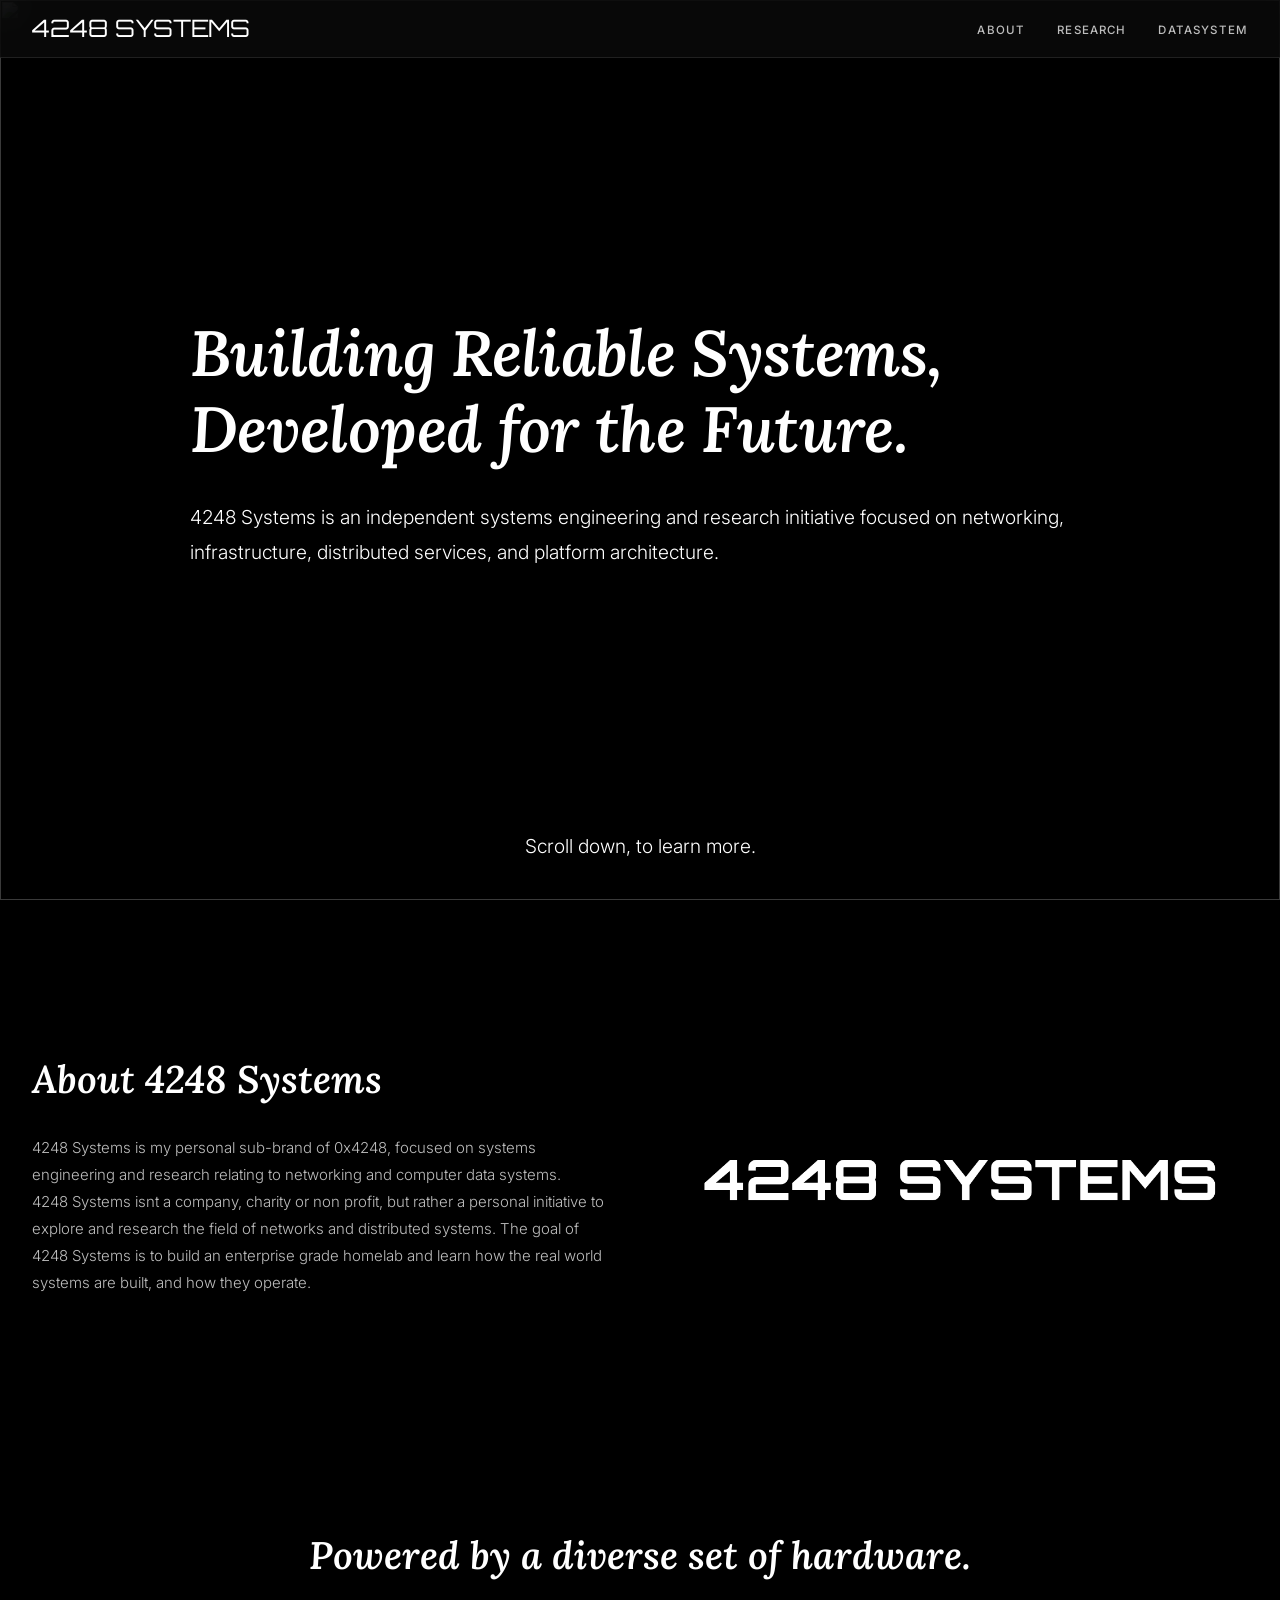
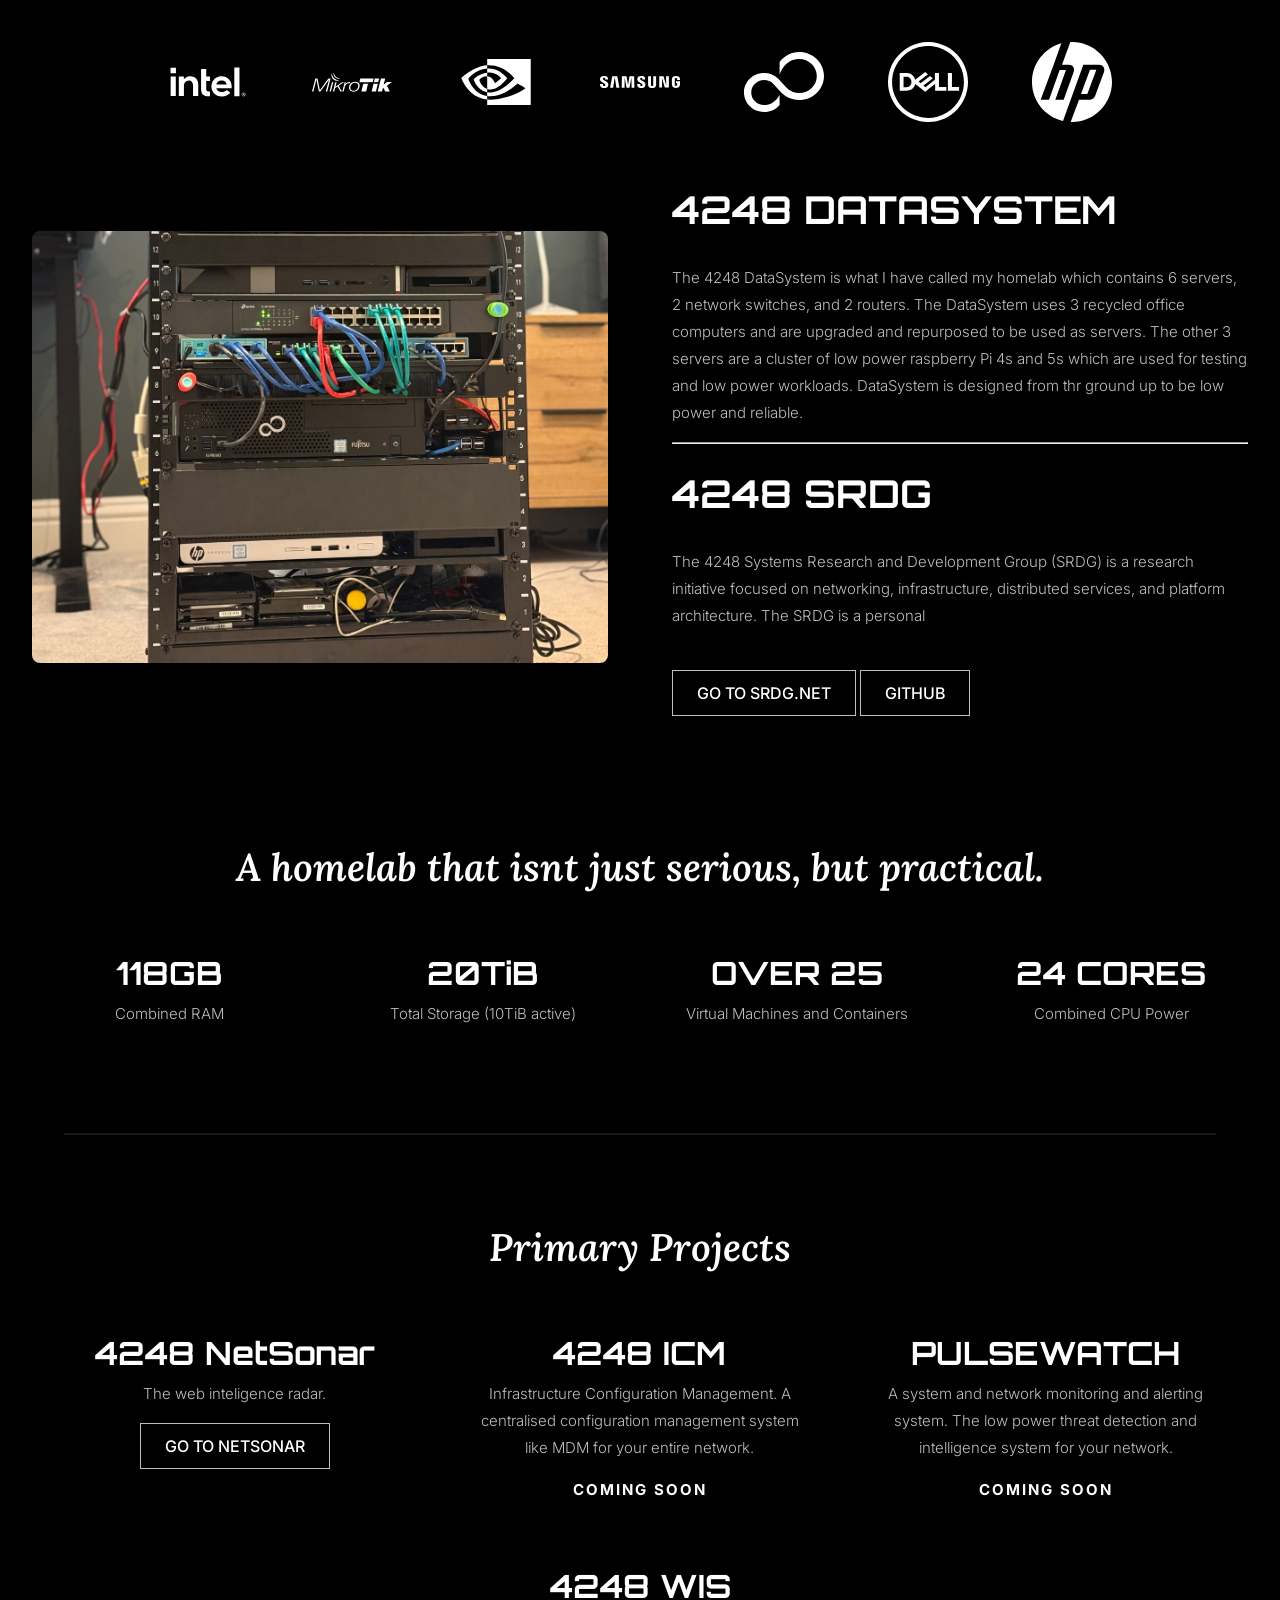
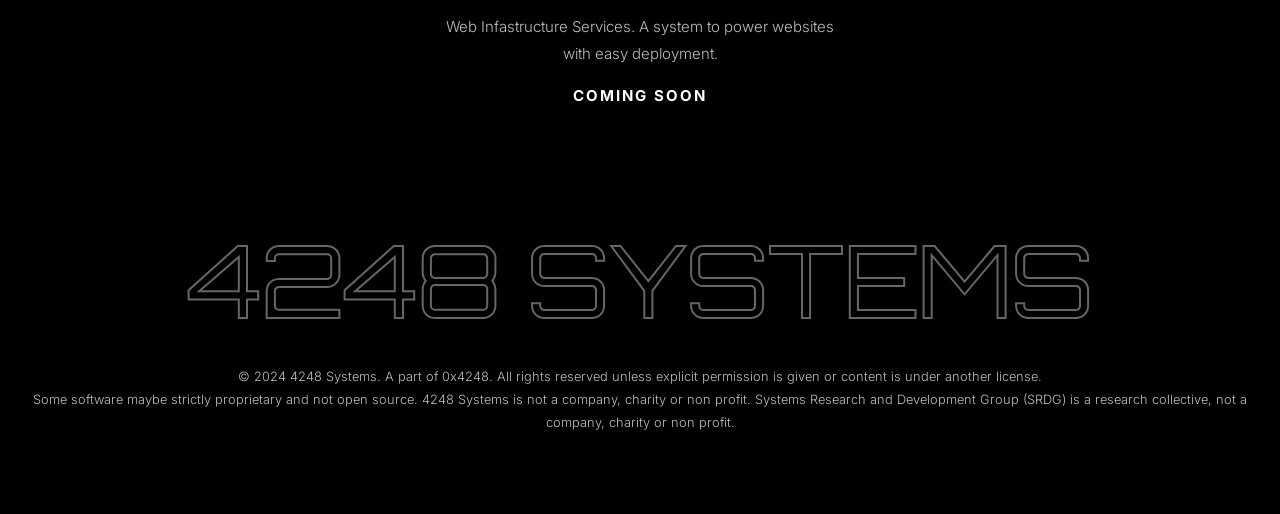
==== index.html @ 62e41759 "Add animation" ====
<!DOCTYPE html>
<html lang="en">
<head>
  <meta charset="UTF-8">
  <meta name="viewport" content="width=device-width, initial-scale=1.0">
  <title>4248 Systems</title>
  <link rel="preconnect" href="https://fonts.googleapis.com">
  <link rel="preconnect" href="https://fonts.gstatic.com" crossorigin>
  <link href="https://fonts.googleapis.com/css2?family=Orbitron:wght@700&family=Lora:ital,wght@0,400;0,600;1,400;1,600&family=Inter:wght@300;400&display=swap" rel="stylesheet">

  <style>
    *, *::before, *::after { box-sizing: border-box; margin: 0; padding: 0; }

    :root {
      /* Colors */
      --bg:      #000000;
      --white:   #ffffff;
      --dim:     rgb(189, 189, 189);
      --dimmer:  rgba(197, 197, 197, 0.25);
      --rule:    rgba(239, 239, 239, 0.1);
      --hover:   rgba(239, 239, 239, 0.04);
      
      /* Typography */
      --font-sans: 'Inter', system-ui, sans-serif;
      --font-serif: 'Lora', Georgia, serif;
      --font-mono: 'Orbitron', monospace;
      
      /* Spacing */
      --space-xs: 0.5rem;
      --space-sm: 1rem;
      --space-md: 2rem;
      --space-lg: 4rem;
      --space-xl: 6rem;
      
      /* Layout */
      --max-width: 900px;
      --max-width-wide: 1200px;
    }

    html { scroll-behavior: smooth; }

    body {
      background: var(--bg);
      color: var(--white);
      font-family: var(--font-sans);
      font-weight: 300;
      font-size: 15px;
      line-height: 1.7;
      -webkit-font-smoothing: antialiased;
    }
    nav {
      position: fixed;
      top: 0;
      left: 0;
      right: 0;
      z-index: 100;
      display: flex;
      align-items: center;
      justify-content: space-between;
      padding: 0.5rem var(--space-md);
      border-bottom: 1px solid var(--rule);
      background: rgba(10, 10, 10, 0.8);
      backdrop-filter: blur(14px);
    }

    nav a {
      text-decoration: none;
    }

    .nav-logo {
      font-size: 1.5rem;
      color: var(--white);
      font-family: var(--font-mono);
    }

    .nav-links {
      display: flex;
      gap: var(--space-md);
      list-style: none;
      font-weight: 500;
      font-family: var(--font-sans);
    }

    .nav-links a {
      color: var(--dim);
      font-size: 0.72rem;
      letter-spacing: 0.1em;
      text-transform: uppercase;
      transition: color 0.15s;
    }

    .nav-links a:hover {
      color: var(--white);
    }


    h1, h2, h3 {
      font-family: var(--font-serif);
      font-style: italic;
      font-weight: 600;
      line-height: 1.2;
    }

    h1 {
      font-size: clamp(2rem, 5vw, 4rem);
      letter-spacing: -0.01em;
      margin-bottom: var(--space-md);
    }

    h2 {
      font-size: clamp(1.5rem, 3vw, 2.4rem);
      margin-bottom: var(--space-md);
    }

    h3 {
      font-size: 1rem;
      font-weight: 400;
      margin-bottom: var(--space-xs);
    }

    p {
      color: var(--dim);
      line-height: 1.8;
      margin-bottom: var(--space-sm);
    }

    .mainHero {
        position: relative;
        display: flex;
        flex-direction: column;
        align-items: center;
        justify-content: center;
        min-height: 100vh;
    }

    .mainHero .hero-background {
      position: absolute;
      top: 0;
      left: 0;
      width: 100%;
      height: 100%;
      object-fit: cover;
      filter: brightness(1);
      z-index: -1;
      animation: heroImageFadeIn 1s cubic-bezier(0.4, 0, 0.2, 1) forwards 0.2s;
    }

    .mainHero h1 {
        opacity: 0;
        animation: fadeInUp 0.5s cubic-bezier(0.4, 0, 0.2, 1) forwards;
    }

    .mainHero p {
        font-size: 1.2rem;
        color: var(--white);
        opacity: 0;
        animation: fadeInUp 0.5s cubic-bezier(0.4, 0, 0.2, 1) forwards 0.2s;
    }

    .mainHero .hero-background {
        opacity: 1;
        filter: brightness(0.0);
    }

    .mainHero-content {
        max-width: var(--max-width);
        text-align: left;
    }

    .scroll-prompt {
        position: absolute;
        bottom: 20px;
        font-size: 0.8rem;
        color: var(--dim);
        text-align: center;
        width: 100%;
        color: white;
        animation: fadeInUp 0.5s cubic-bezier(0.4, 0, 0.2, 1) forwards 1.4s;
    }

    .hero {
        display: flex;
        flex-wrap: wrap;
        gap: var(--space-lg);
        align-items: center;
        justify-content: center;
        padding: var(--space-lg) var(--space-md);
    }

    .hero-content {
        flex: 1 1 400px;
        max-width: var(--max-width);
    }

    .hero-sideImage {
        flex: 1 1 400px;
        max-width: var(--max-width);
    }

    .logo-font {
        font-family: var(--font-mono);
        font-weight: 700;
        font-style: normal;
    }

    @keyframes fadeInUp {
        from {
            opacity: 0;
            transform: translateY(20px);
        }
        to {
            opacity: 1;
            transform: translateY(0);
        }
    }

    @keyframes heroImageFadeIn {
        0% {
            opacity: 0;
            transform: scale(1.05);
            filter: brightness(0);
        }
        100% {
            opacity: 1;
            transform: scale(1);
            filter: brightness(0.3);
        }
    }
    
    .statisticsSection {
        text-align: center;
        padding: var(--space-lg) var(--space-md);
    }

    .statisticsGrid {
        display: flex;
        gap: var(--space-lg);
        justify-content: center;
        margin-top: var(--space-lg);
        flex-wrap: wrap;
    }

    .statisticItem {
        flex: 1 1 200px;
        max-width: 250px;
    }

    .statisticItem h3 {
        font-family: var(--font-mono);
        font-weight: 700;
        font-style: normal;
        font-size: 2rem;
        color: var(--white);
    }

    .iconGrid {
        display: flex;
        gap: var(--space-lg);
        justify-content: center;
        margin-top: var(--space-lg);
        flex-wrap: wrap;
    }

    .iconGrid img {
        /* black icons */
        filter: invert(100%) sepia(100%) grayscale(100%) brightness(20000%);
        transition: filter 0.3s;
    }

    button {
        background-color: transparent;
        color: var(--white);
        border: none;
        padding: 0.75rem 1.5rem;
        font-size: 1rem;
        font-family: var(--font-sans);
        font-weight: 500;
        cursor: pointer;
        border: 1px solid var(--dim);
        transition: 0.3s;
    }

    button:hover {
        transform: scale(1.1);
    }

    .statsWider .statisticItem {
        flex: 1 1 300px;
        max-width: 400px;
    }

    .footer {
        text-align: center;
        font-size: 0.8rem;
        color: var(--dim);
    }

    .logo-foot {
        opacity: 0.4;
        font-size: 100px;
        font-family: var(--font-mono);
        /* no fill */
        color: transparent;
        /* stroke */
        -webkit-text-stroke: 2px white;
        
    }

        .reveal-on-scroll {
            opacity: 0;
            transform: translateY(22px);
            transition: opacity 650ms cubic-bezier(0.2, 0.8, 0.2, 1),
                                    transform 650ms cubic-bezier(0.2, 0.8, 0.2, 1);
            will-change: opacity, transform;
        }

        .reveal-on-scroll.is-visible {
            opacity: 1;
            transform: translateY(0);
        }

        @media (prefers-reduced-motion: reduce) {
            .reveal-on-scroll {
                opacity: 1;
                transform: none;
                transition: none;
            }
        }
  </style>
</head>
<body>

    <!-- NAV -->
    <nav>
        <a href="#" class="nav-logo mono">4248 SYSTEMS</a>
        <ul class="nav-links">
        <li><a href="#about">About</a></li>
        <li><a href="#research">Research</a></li>
        <li><a href="#datasystem">DataSystem</a></li>
        </ul>
    </nav>

    <div class="mainHero">
        <img src="https://images.unsplash.com/photo-1518735391375-e4745c43c4b9?q=80&w=1470&auto=format&fit=crop&ixlib=rb-4.1.0&ixid=M3wxMjA3fDB8MHxwaG90by1wYWdlfHx8fGVufDB8fHx8fA%3D%3D" class="hero-background">
        <div class="mainHero-content">
            <h1>Building Reliable Systems, Developed for the Future.</h1>
            <p>4248 Systems is an independent systems engineering and research initiative focused on networking, infrastructure, distributed services, and platform architecture.</p>
        </div>
        <p class="scroll-prompt">Scroll down, to learn more.</p>
    </div>

    <div class="hero">
        <div class="hero-content">
            <h2 id="about">About 4248 Systems</h2>
            <p>4248 Systems is my personal sub-brand of 0x4248, focused on systems engineering and research relating to networking and computer data systems.
            <br>
            4248 Systems isnt a company, charity or non profit, but rather a personal initiative to explore and research the field of networks and distributed systems. The goal of 4248 Systems is to build an enterprise grade homelab and learn how the real world systems are built, and how they operate.
            </p>
        </div>
        <div class="hero-sideImage">
            <img src="/img/logo-large.png" alt="About Us Image" style="width: 100%; height: auto; border-radius: 8px;">
        </div>
    </div>

    <h2 style="text-align: center; margin-top: var(--space-lg);">Powered by a diverse set of hardware.</h2>
    <div class="iconGrid">
        <img src="/icons/intel.svg" alt="Intel Logo" width="80">
        <img src="/icons/mikrotik.svg" alt="Mikrotik Logo" width="80">
        <img src="/icons/nvidia.svg" alt="NVIDIA Logo" width="80">
        <img src="/icons/samsung.svg" alt="Samsung Logo" width="80">
        <img src="/icons/fujitsu.svg" alt="Fujitsu Logo" width="80">
        <img src="/icons/dell.svg" alt="Dell Logo" width="80">
        <img src="/icons/hp.svg" alt="HP Logo" width="80">
    </div>


    <div class="hero">
        <div class="hero-sideImage">
            <img src="/img/server.jpeg" alt="Server Image" style="width: 100%; height: auto; border-radius: 8px;">
        </div>
        <div class="hero-content">
            <h2 class="logo-font">4248 DATASYSTEM</h2>
            <p>The 4248 DataSystem is what I have called my homelab which contains 6 servers, 2 network switches, and 2 routers. The DataSystem uses 3 recycled office computers and are upgraded and repurposed to be used as servers. The other 3 servers are a cluster of low power raspberry Pi 4s and 5s which are used for testing and low power workloads. DataSystem is designed from thr ground up to be low power and reliable.</p>
            <hr>
            <br>
            <h2 class="logo-font">4248 SRDG</h2>
            <p>The 4248 Systems Research and Development Group (SRDG) is a research initiative focused on networking, infrastructure, distributed services, and platform architecture. The SRDG is a personal</p>
            <br>
            <button>GO TO SRDG.NET</button> <button>GITHUB</button>
        </div>
    </div>

    <div class="statisticsSection">
        <h2>A homelab that isnt just serious, but practical.</h2>
        <div class="statisticsGrid">
            <div class="statisticItem">
                <h3>118GB</h3>
                <p>Combined RAM</p>
            </div>
            <div class="statisticItem">
                <h3>20TiB</h3>
                <p>Total Storage (10TiB active)</p>
            </div>
            <div class="statisticItem">
                <h3>OVER 25</h3>
                <p>Virtual Machines and Containers</p>
            </div>
            <div class="statisticItem">
                <h3>24 CORES</h3>
                <p>Combined CPU Power</p>
            </div>
    </div>

    <div class="statisticsSection statsWider">
        <br style="margin-bottom: var(--space-lg);">
        <hr style="border: 1px solid var(--rule); margin-bottom: var(--space-lg);">
        <br style="margin-bottom: var(--space-lg);">
        <h2>Primary Projects</h2>
        <div class="statisticsGrid">
            <div class="statisticItem">
                <h3>4248 NetSonar</h3>
                <p>The web inteligence radar.</p>
                <button>GO TO NETSONAR</button>
            </div>
            <div class="statisticItem">
                <h3>4248 ICM</h3>
                <p>Infrastructure Configuration Management. A centralised configuration management system like MDM for your entire network.</p>
                <strong style="letter-spacing: 2px;">COMING SOON</strong>
            </div>
            <div class="statisticItem">
                <h3>PULSEWATCH</h3>
                <p>A system and network monitoring and alerting system. The low power threat detection and intelligence system for your network.</p>
                <strong style="letter-spacing: 2px;">COMING SOON</strong>
            </div>
            <div class="statisticItem">
                <h3>4248 WIS</h3>
                <p>Web Infastructure Services. A system to power websites with easy deployment.</p>
                <strong style="letter-spacing: 2px;">COMING SOON</strong>
            </div>
        </div>
    </div>
    <div class="footer">
        <br style="margin-bottom: 10rem;">
        <span class="logo-foot">4248 SYSTEMS</span>
        <br style="margin-bottom: 5rem;">
        <p>&copy; 2024 4248 Systems. A part of 0x4248. All rights reserved unless explicit permission is given or content is under another license.<br>Some software maybe strictly proprietary and not open source. 4248 Systems is not a company, charity or non profit. Systems Research and Development Group (SRDG) is a research collective, not a company, charity or non profit.</p>
    </div>

        <script>
            const revealTargets = document.querySelectorAll(
                '.hero, .statisticsSection, .iconGrid img, .statisticItem, h2, button'
            );

            if (window.matchMedia('(prefers-reduced-motion: reduce)').matches) {
                revealTargets.forEach((el) => el.classList.add('is-visible'));
            } else {
                revealTargets.forEach((el) => el.classList.add('reveal-on-scroll'));

                const observer = new IntersectionObserver(
                    (entries) => {
                        entries.forEach((entry) => {
                            if (!entry.isIntersecting) return;

                            entry.target.classList.add('is-visible');
                            observer.unobserve(entry.target);
                        });
                    },
                    {
                        threshold: 0.15,
                        rootMargin: '0px 0px -10% 0px',
                    }
                );

                revealTargets.forEach((el) => observer.observe(el));
            }
        </script>

</body>
</html>
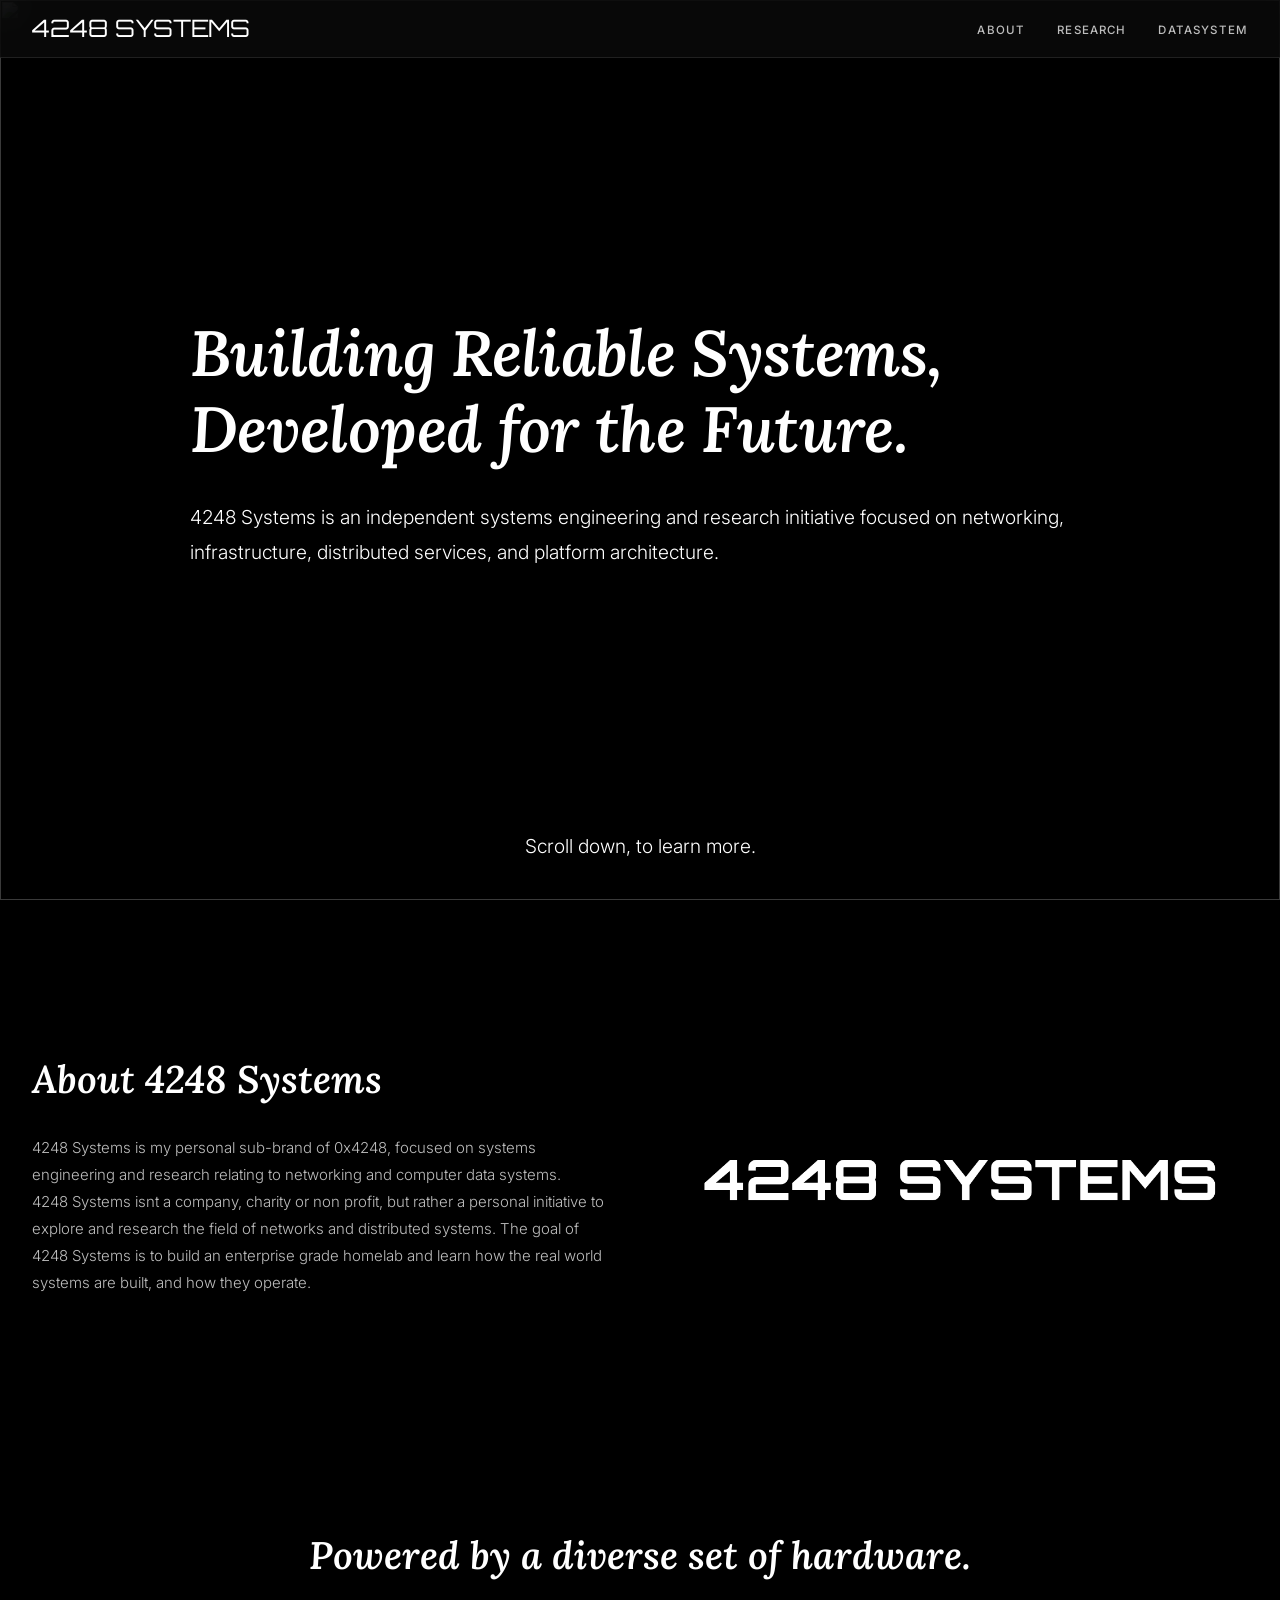
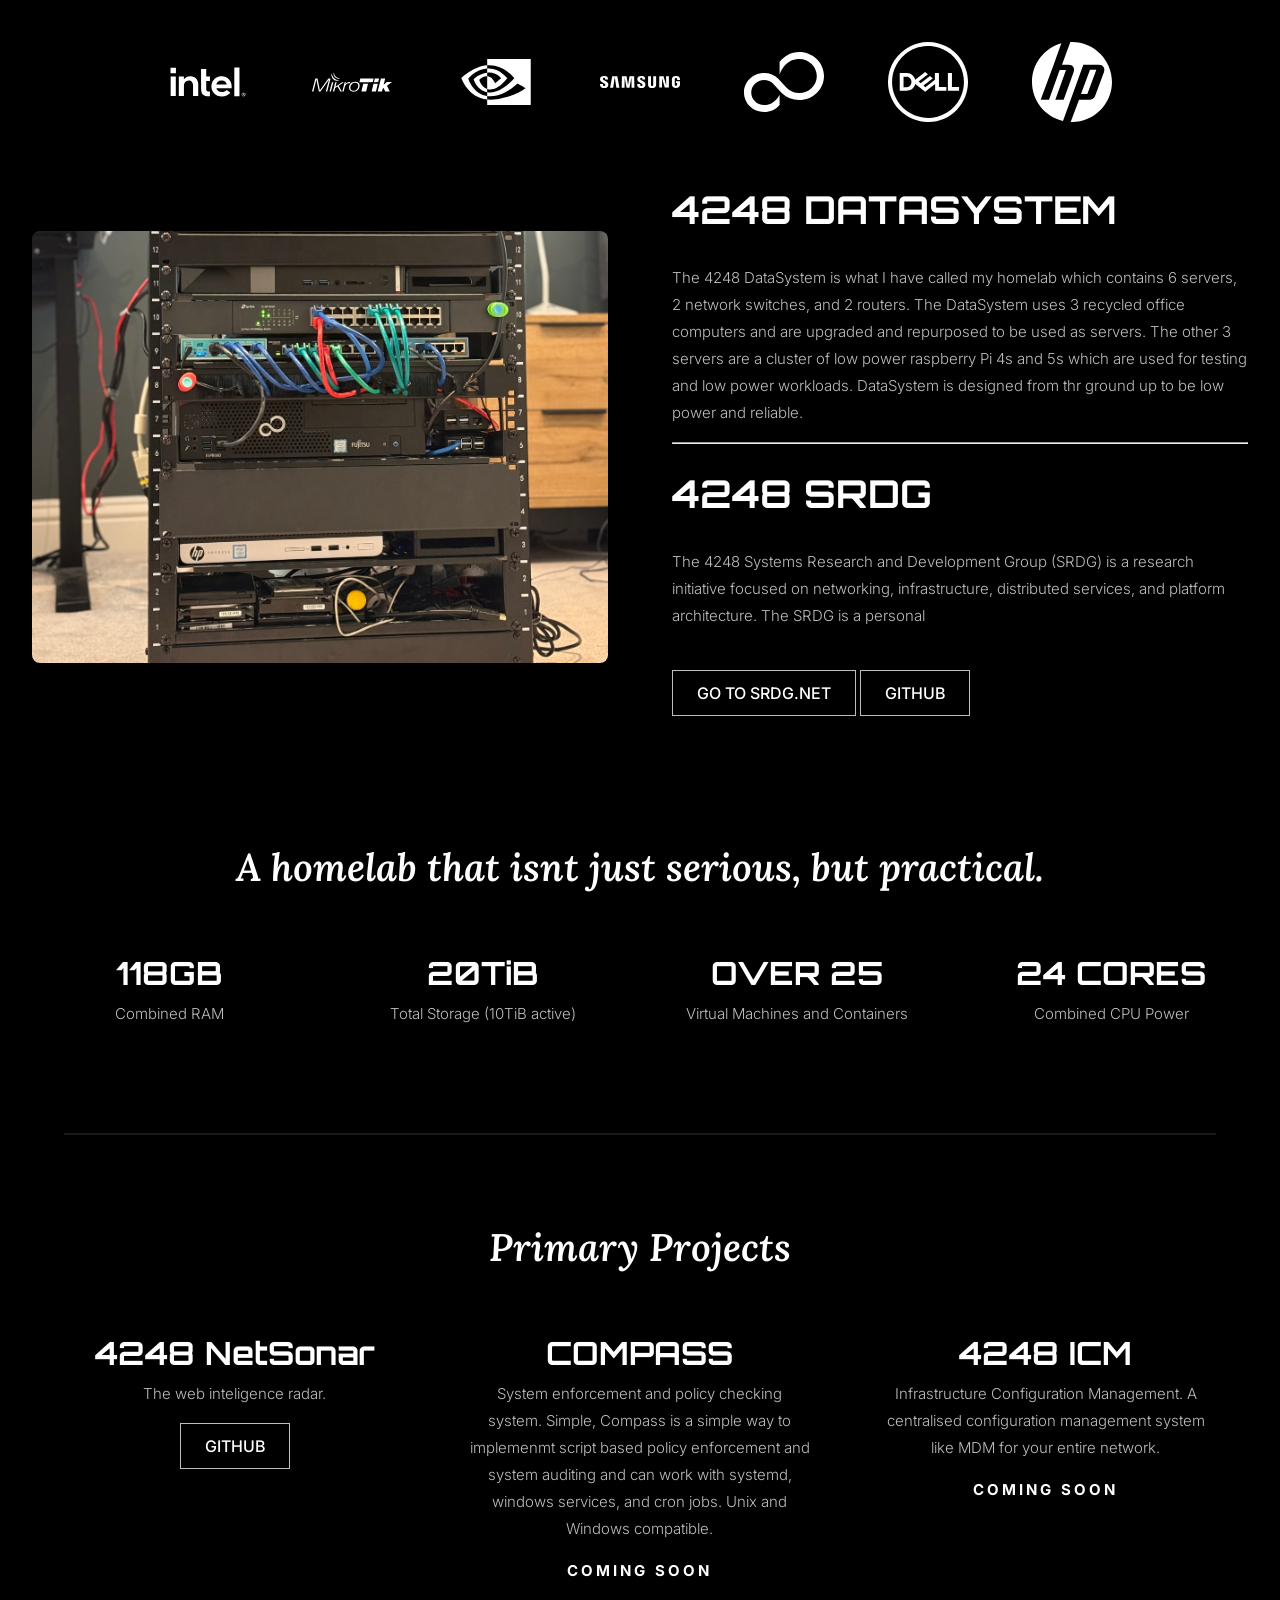
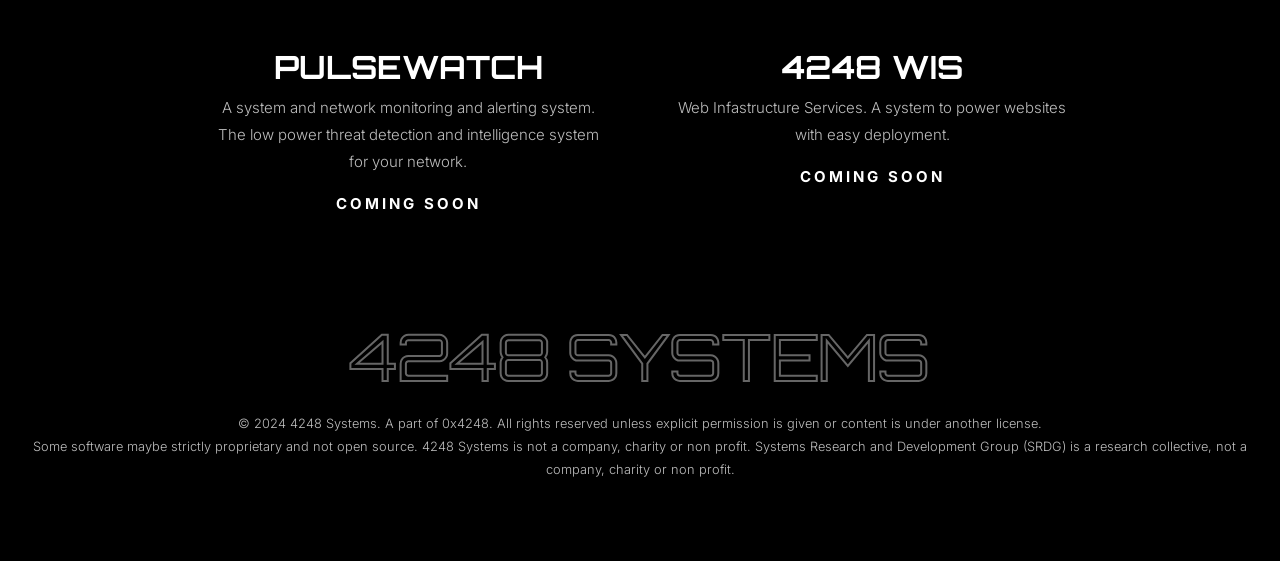
==== commit 961c7721: "Update site with various CSS fixes" ====
--- a/index.html
+++ b/index.html
@@ -264,7 +264,7 @@
     .iconGrid img {
         /* black icons */
         filter: invert(100%) sepia(100%) grayscale(100%) brightness(20000%);
-        transition: filter 0.3s;
+        filter: brightness(0) invert(1);
     }
 
     button {
@@ -297,7 +297,7 @@
 
     .logo-foot {
         opacity: 0.4;
-        font-size: 100px;
+        font-size: 4rem;
         font-family: var(--font-mono);
         /* no fill */
         color: transparent;
@@ -306,26 +306,38 @@
         
     }
 
+    @media (max-width: 768px) {
+        .nav-links {
+            display: none;
+        }
+
+
+        .logo-foot {
+            font-size: 2rem;
+            -webkit-text-stroke: 1px white;
+        }
+    }
+
+    .reveal-on-scroll {
+        opacity: 0;
+        transform: translateY(22px);
+        transition: opacity 650ms cubic-bezier(0.2, 0.8, 0.2, 1),
+                                transform 650ms cubic-bezier(0.2, 0.8, 0.2, 1);
+        will-change: opacity, transform;
+    }
+
+    .reveal-on-scroll.is-visible {
+        opacity: 1;
+        transform: translateY(0);
+    }
+
+    @media (prefers-reduced-motion: reduce) {
         .reveal-on-scroll {
-            opacity: 0;
-            transform: translateY(22px);
-            transition: opacity 650ms cubic-bezier(0.2, 0.8, 0.2, 1),
-                                    transform 650ms cubic-bezier(0.2, 0.8, 0.2, 1);
-            will-change: opacity, transform;
-        }
-
-        .reveal-on-scroll.is-visible {
             opacity: 1;
-            transform: translateY(0);
-        }
-
-        @media (prefers-reduced-motion: reduce) {
-            .reveal-on-scroll {
-                opacity: 1;
-                transform: none;
-                transition: none;
-            }
-        }
+            transform: none;
+            transition: none;
+        }
+    }
   </style>
 </head>
 <body>
@@ -420,22 +432,27 @@
             <div class="statisticItem">
                 <h3>4248 NetSonar</h3>
                 <p>The web inteligence radar.</p>
-                <button>GO TO NETSONAR</button>
+                <button onclick="window.location.href='https://github.com/srdg/netsonar'">GITHUB</button>
+            </div>
+            <div class="statisticItem">
+                <h3>COMPASS</h3>
+                <p>System enforcement and policy checking system. Simple, Compass is a simple way to implemenmt script based policy enforcement and system auditing and can work with systemd, windows services, and cron jobs. Unix and Windows compatible.</p>
+                <strong style="letter-spacing: 3px;">COMING SOON</strong>
             </div>
             <div class="statisticItem">
                 <h3>4248 ICM</h3>
                 <p>Infrastructure Configuration Management. A centralised configuration management system like MDM for your entire network.</p>
-                <strong style="letter-spacing: 2px;">COMING SOON</strong>
+                <strong style="letter-spacing: 3px;">COMING SOON</strong>
             </div>
             <div class="statisticItem">
                 <h3>PULSEWATCH</h3>
                 <p>A system and network monitoring and alerting system. The low power threat detection and intelligence system for your network.</p>
-                <strong style="letter-spacing: 2px;">COMING SOON</strong>
+                <strong style="letter-spacing: 3px;">COMING SOON</strong>
             </div>
             <div class="statisticItem">
                 <h3>4248 WIS</h3>
                 <p>Web Infastructure Services. A system to power websites with easy deployment.</p>
-                <strong style="letter-spacing: 2px;">COMING SOON</strong>
+                <strong style="letter-spacing: 3px;">COMING SOON</strong>
             </div>
         </div>
     </div>
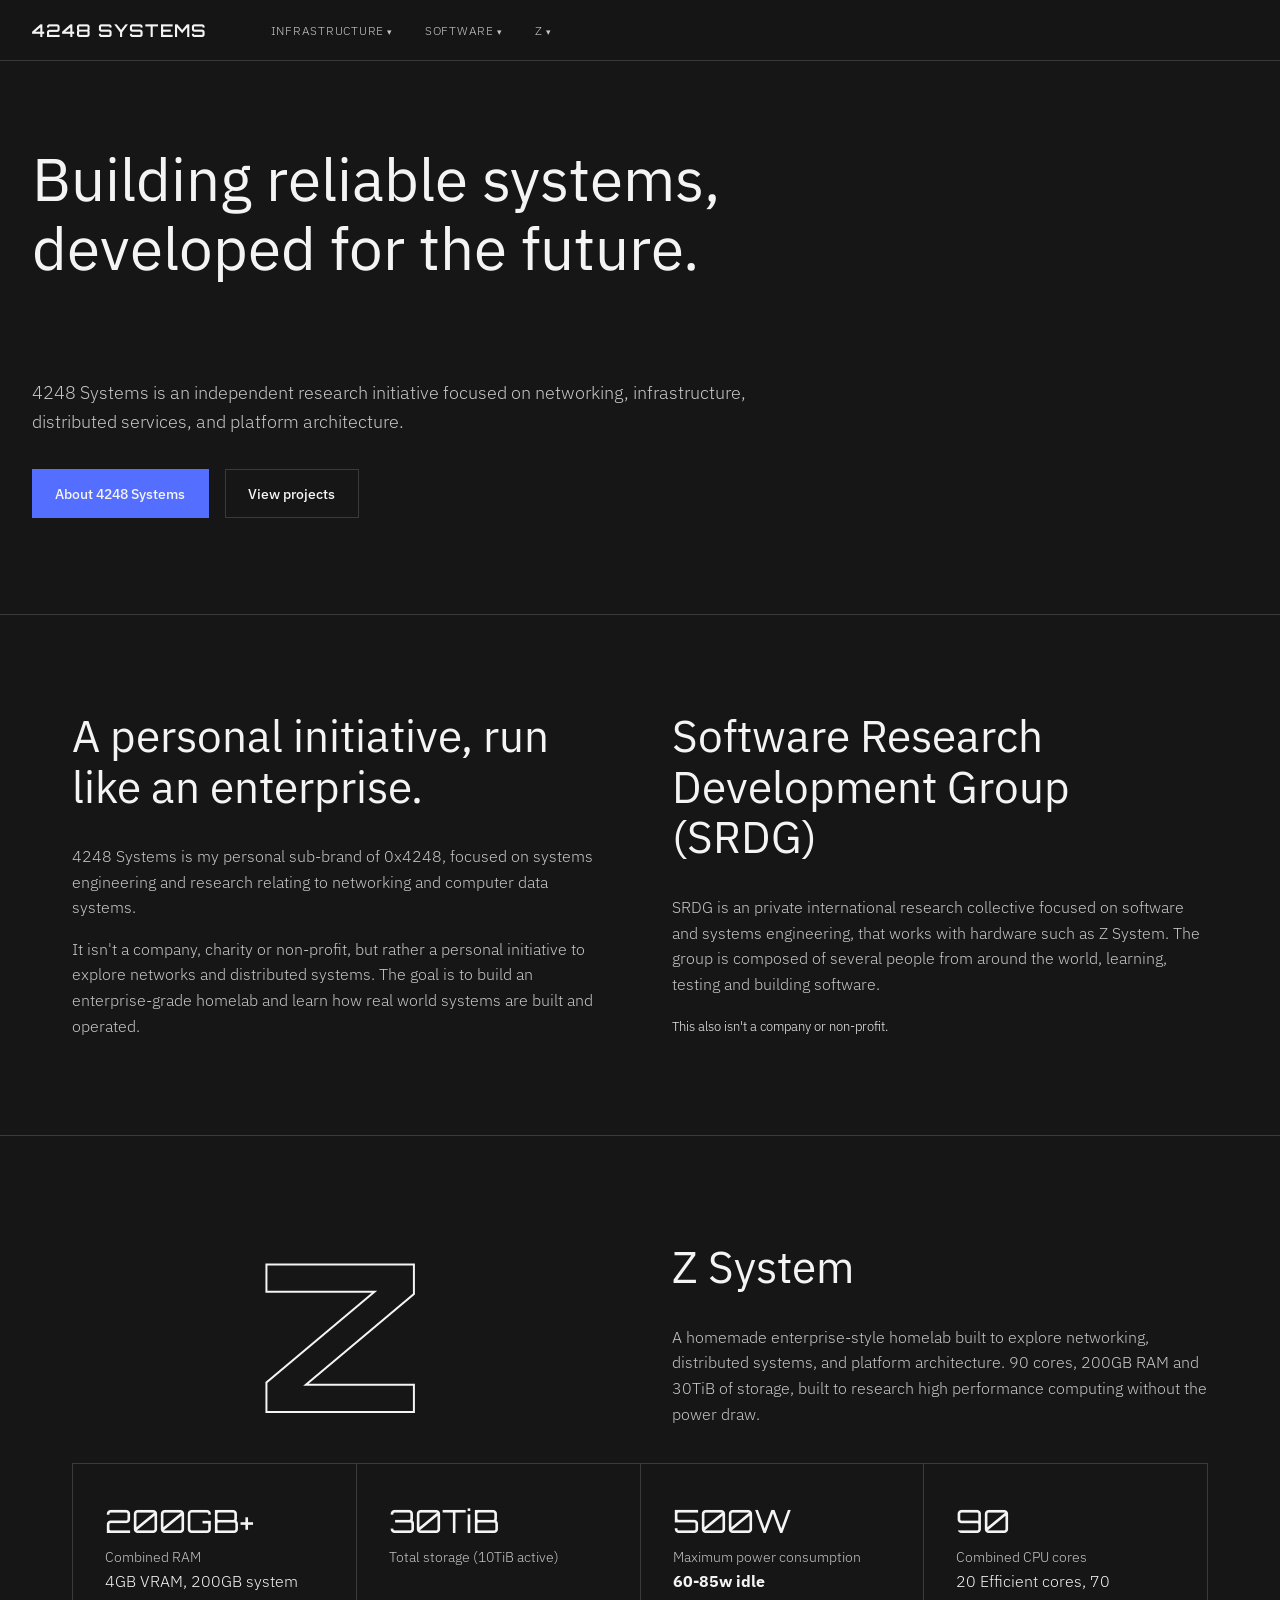
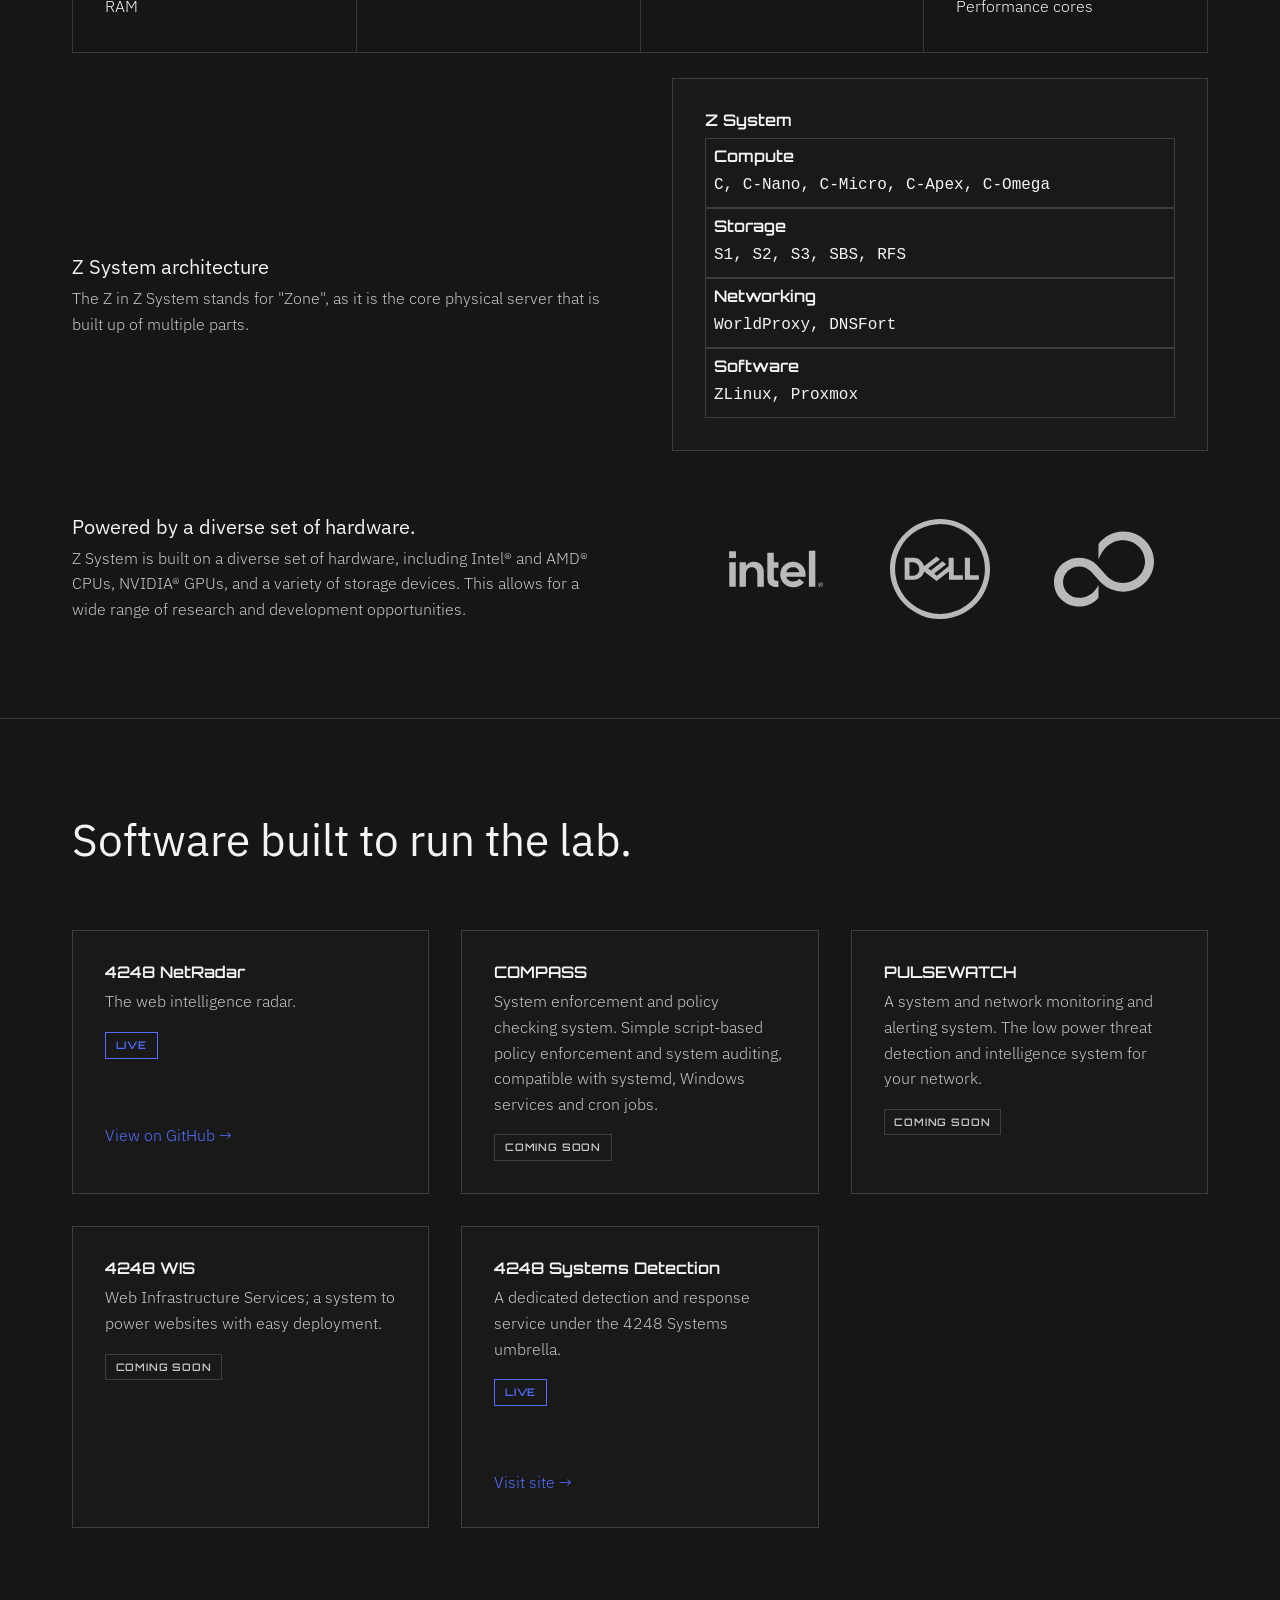
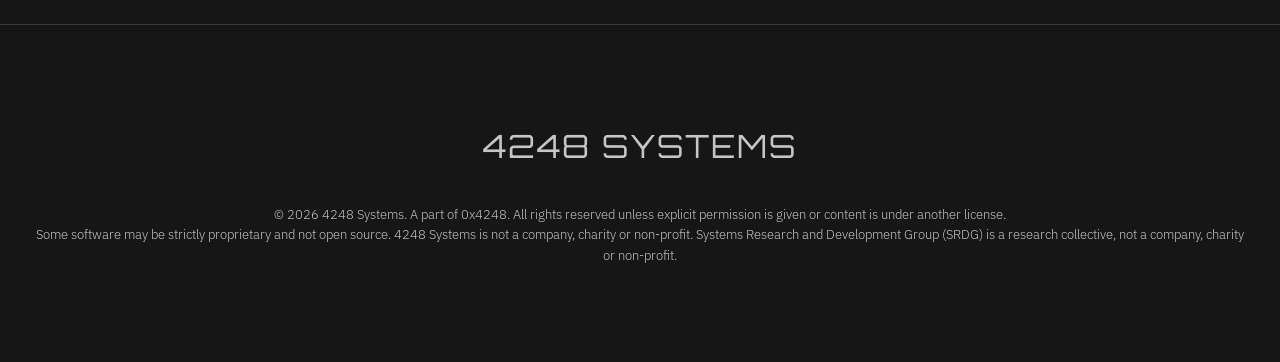
==== commit 8fb7b6e1: "Website redo" ====
--- a/index.html
+++ b/index.html
@@ -4,493 +4,166 @@
   <meta charset="UTF-8">
   <meta name="viewport" content="width=device-width, initial-scale=1.0">
   <title>4248 Systems</title>
+  <meta name="description" content="4248 Systems -- an independent systems engineering and research initiative focused on networking, infrastructure and distributed services.">
   <link rel="preconnect" href="https://fonts.googleapis.com">
   <link rel="preconnect" href="https://fonts.gstatic.com" crossorigin>
-  <link href="https://fonts.googleapis.com/css2?family=Orbitron:wght@700&family=Lora:ital,wght@0,400;0,600;1,400;1,600&family=Inter:wght@300;400&display=swap" rel="stylesheet">
-
-  <style>
-    *, *::before, *::after { box-sizing: border-box; margin: 0; padding: 0; }
-
-    :root {
-      /* Colors */
-      --bg:      #000000;
-      --white:   #ffffff;
-      --dim:     rgb(189, 189, 189);
-      --dimmer:  rgba(197, 197, 197, 0.25);
-      --rule:    rgba(239, 239, 239, 0.1);
-      --hover:   rgba(239, 239, 239, 0.04);
-      
-      /* Typography */
-      --font-sans: 'Inter', system-ui, sans-serif;
-      --font-serif: 'Lora', Georgia, serif;
-      --font-mono: 'Orbitron', monospace;
-      
-      /* Spacing */
-      --space-xs: 0.5rem;
-      --space-sm: 1rem;
-      --space-md: 2rem;
-      --space-lg: 4rem;
-      --space-xl: 6rem;
-      
-      /* Layout */
-      --max-width: 900px;
-      --max-width-wide: 1200px;
-    }
-
-    html { scroll-behavior: smooth; }
-
-    body {
-      background: var(--bg);
-      color: var(--white);
-      font-family: var(--font-sans);
-      font-weight: 300;
-      font-size: 15px;
-      line-height: 1.7;
-      -webkit-font-smoothing: antialiased;
-    }
-    nav {
-      position: fixed;
-      top: 0;
-      left: 0;
-      right: 0;
-      z-index: 100;
-      display: flex;
-      align-items: center;
-      justify-content: space-between;
-      padding: 0.5rem var(--space-md);
-      border-bottom: 1px solid var(--rule);
-      background: rgba(10, 10, 10, 0.8);
-      backdrop-filter: blur(14px);
-    }
-
-    nav a {
-      text-decoration: none;
-    }
-
-    .nav-logo {
-      font-size: 1.5rem;
-      color: var(--white);
-      font-family: var(--font-mono);
-    }
-
-    .nav-links {
-      display: flex;
-      gap: var(--space-md);
-      list-style: none;
-      font-weight: 500;
-      font-family: var(--font-sans);
-    }
-
-    .nav-links a {
-      color: var(--dim);
-      font-size: 0.72rem;
-      letter-spacing: 0.1em;
-      text-transform: uppercase;
-      transition: color 0.15s;
-    }
-
-    .nav-links a:hover {
-      color: var(--white);
-    }
-
-
-    h1, h2, h3 {
-      font-family: var(--font-serif);
-      font-style: italic;
-      font-weight: 600;
-      line-height: 1.2;
-    }
-
-    h1 {
-      font-size: clamp(2rem, 5vw, 4rem);
-      letter-spacing: -0.01em;
-      margin-bottom: var(--space-md);
-    }
-
-    h2 {
-      font-size: clamp(1.5rem, 3vw, 2.4rem);
-      margin-bottom: var(--space-md);
-    }
-
-    h3 {
-      font-size: 1rem;
-      font-weight: 400;
-      margin-bottom: var(--space-xs);
-    }
-
-    p {
-      color: var(--dim);
-      line-height: 1.8;
-      margin-bottom: var(--space-sm);
-    }
-
-    .mainHero {
-        position: relative;
-        display: flex;
-        flex-direction: column;
-        align-items: center;
-        justify-content: center;
-        min-height: 100vh;
-    }
-
-    .mainHero .hero-background {
-      position: absolute;
-      top: 0;
-      left: 0;
-      width: 100%;
-      height: 100%;
-      object-fit: cover;
-      filter: brightness(1);
-      z-index: -1;
-      animation: heroImageFadeIn 1s cubic-bezier(0.4, 0, 0.2, 1) forwards 0.2s;
-    }
-
-    .mainHero h1 {
-        opacity: 0;
-        animation: fadeInUp 0.5s cubic-bezier(0.4, 0, 0.2, 1) forwards;
-    }
-
-    .mainHero p {
-        font-size: 1.2rem;
-        color: var(--white);
-        opacity: 0;
-        animation: fadeInUp 0.5s cubic-bezier(0.4, 0, 0.2, 1) forwards 0.2s;
-    }
-
-    .mainHero .hero-background {
-        opacity: 1;
-        filter: brightness(0.0);
-    }
-
-    .mainHero-content {
-        max-width: var(--max-width);
-        text-align: left;
-    }
-
-    .scroll-prompt {
-        position: absolute;
-        bottom: 20px;
-        font-size: 0.8rem;
-        color: var(--dim);
-        text-align: center;
-        width: 100%;
-        color: white;
-        animation: fadeInUp 0.5s cubic-bezier(0.4, 0, 0.2, 1) forwards 1.4s;
-    }
-
-    .hero {
-        display: flex;
-        flex-wrap: wrap;
-        gap: var(--space-lg);
-        align-items: center;
-        justify-content: center;
-        padding: var(--space-lg) var(--space-md);
-    }
-
-    .hero-content {
-        flex: 1 1 400px;
-        max-width: var(--max-width);
-    }
-
-    .hero-sideImage {
-        flex: 1 1 400px;
-        max-width: var(--max-width);
-    }
-
-    .logo-font {
-        font-family: var(--font-mono);
-        font-weight: 700;
-        font-style: normal;
-    }
-
-    @keyframes fadeInUp {
-        from {
-            opacity: 0;
-            transform: translateY(20px);
-        }
-        to {
-            opacity: 1;
-            transform: translateY(0);
-        }
-    }
-
-    @keyframes heroImageFadeIn {
-        0% {
-            opacity: 0;
-            transform: scale(1.05);
-            filter: brightness(0);
-        }
-        100% {
-            opacity: 1;
-            transform: scale(1);
-            filter: brightness(0.3);
-        }
-    }
-    
-    .statisticsSection {
-        text-align: center;
-        padding: var(--space-lg) var(--space-md);
-    }
-
-    .statisticsGrid {
-        display: flex;
-        gap: var(--space-lg);
-        justify-content: center;
-        margin-top: var(--space-lg);
-        flex-wrap: wrap;
-    }
-
-    .statisticItem {
-        flex: 1 1 200px;
-        max-width: 250px;
-    }
-
-    .statisticItem h3 {
-        font-family: var(--font-mono);
-        font-weight: 700;
-        font-style: normal;
-        font-size: 2rem;
-        color: var(--white);
-    }
-
-    .iconGrid {
-        display: flex;
-        gap: var(--space-lg);
-        justify-content: center;
-        margin-top: var(--space-lg);
-        flex-wrap: wrap;
-    }
-
-    .iconGrid img {
-        /* black icons */
-        filter: invert(100%) sepia(100%) grayscale(100%) brightness(20000%);
-        filter: brightness(0) invert(1);
-    }
-
-    button {
-        background-color: transparent;
-        color: var(--white);
-        border: none;
-        padding: 0.75rem 1.5rem;
-        font-size: 1rem;
-        font-family: var(--font-sans);
-        font-weight: 500;
-        cursor: pointer;
-        border: 1px solid var(--dim);
-        transition: 0.3s;
-    }
-
-    button:hover {
-        transform: scale(1.1);
-    }
-
-    .statsWider .statisticItem {
-        flex: 1 1 300px;
-        max-width: 400px;
-    }
-
-    .footer {
-        text-align: center;
-        font-size: 0.8rem;
-        color: var(--dim);
-    }
-
-    .logo-foot {
-        opacity: 0.4;
-        font-size: 4rem;
-        font-family: var(--font-mono);
-        /* no fill */
-        color: transparent;
-        /* stroke */
-        -webkit-text-stroke: 2px white;
-        
-    }
-
-    @media (max-width: 768px) {
-        .nav-links {
-            display: none;
-        }
-
-
-        .logo-foot {
-            font-size: 2rem;
-            -webkit-text-stroke: 1px white;
-        }
-    }
-
-    .reveal-on-scroll {
-        opacity: 0;
-        transform: translateY(22px);
-        transition: opacity 650ms cubic-bezier(0.2, 0.8, 0.2, 1),
-                                transform 650ms cubic-bezier(0.2, 0.8, 0.2, 1);
-        will-change: opacity, transform;
-    }
-
-    .reveal-on-scroll.is-visible {
-        opacity: 1;
-        transform: translateY(0);
-    }
-
-    @media (prefers-reduced-motion: reduce) {
-        .reveal-on-scroll {
-            opacity: 1;
-            transform: none;
-            transition: none;
-        }
-    }
-  </style>
+  <link href="https://fonts.googleapis.com/css2?family=IBM+Plex+Sans:wght@300;400;500;600&family=Orbitron:wght@400;600;700&display=swap" rel="stylesheet">
+  <link rel="stylesheet" href="style.css">
 </head>
 <body>
 
-    <!-- NAV -->
-    <nav>
-        <a href="#" class="nav-logo mono">4248 SYSTEMS</a>
-        <ul class="nav-links">
-        <li><a href="#about">About</a></li>
-        <li><a href="#research">Research</a></li>
-        <li><a href="#datasystem">DataSystem</a></li>
-        </ul>
-    </nav>
+  <div id="nav"></div>
 
-    <div class="mainHero">
-        <img src="https://images.unsplash.com/photo-1518735391375-e4745c43c4b9?q=80&w=1470&auto=format&fit=crop&ixlib=rb-4.1.0&ixid=M3wxMjA3fDB8MHxwaG90by1wYWdlfHx8fGVufDB8fHx8fA%3D%3D" class="hero-background">
-        <div class="mainHero-content">
-            <h1>Building Reliable Systems, Developed for the Future.</h1>
-            <p>4248 Systems is an independent systems engineering and research initiative focused on networking, infrastructure, distributed services, and platform architecture.</p>
+  <header class="hero">
+    <div class="hero-inner">
+      <h1>Building reliable systems, developed for the future.</h1>
+      <p class="lede">4248 Systems is an independent research initiative focused on networking, infrastructure, distributed services, and platform architecture.</p>
+      <div class="hero-actions">
+        <a href="#about" class="btn btn-primary">About 4248 Systems</a>
+        <a href="#projects" class="btn">View projects</a>
+      </div>
+    </div>
+  </header>
+
+  <section class="section reveal" id="about">
+    <div class="container">
+      <div class="split">
+        <div>
+          <h2>A personal initiative, run like an enterprise.</h2>
+          <p>4248 Systems is my personal sub-brand of 0x4248, focused on systems engineering and research relating to networking and computer data systems.</p>
+          <p>It isn't a company, charity or non-profit, but rather a personal initiative to explore networks and distributed systems. The goal is to build an enterprise-grade homelab and learn how real world systems are built and operated.</p>
         </div>
-        <p class="scroll-prompt">Scroll down, to learn more.</p>
+        <div>
+            <h2>Software Research Development Group (SRDG)</h2>
+            <p>SRDG is an private international research collective focused on software and systems engineering, that works with hardware such as Z System. The group is composed of several people from around the world, learning, testing and building software.</p>
+            <small>This also isn't a company or non-profit.</small>
+        </div>
+      </div>
     </div>
+  </section>
 
-    <div class="hero">
-        <div class="hero-content">
-            <h2 id="about">About 4248 Systems</h2>
-            <p>4248 Systems is my personal sub-brand of 0x4248, focused on systems engineering and research relating to networking and computer data systems.
-            <br>
-            4248 Systems isnt a company, charity or non profit, but rather a personal initiative to explore and research the field of networks and distributed systems. The goal of 4248 Systems is to build an enterprise grade homelab and learn how the real world systems are built, and how they operate.
-            </p>
+  <section class="section reveal" id="z-system">
+    <div class="container">
+      <div class="letter-hero">
+        <div class="letter-hero-mark" role="img" aria-label="Z">Z</div>
+        <div>
+          <h2>Z System</h2>
+          <p>A homemade enterprise-style homelab built to explore networking, distributed systems, and platform architecture. 90 cores, 200GB RAM and 30TiB of storage, built to research high performance computing without the power draw.</p>
         </div>
-        <div class="hero-sideImage">
-            <img src="/img/logo-large.png" alt="About Us Image" style="width: 100%; height: auto; border-radius: 8px;">
+      </div>
+      <br>
+
+      <div class="stats">
+        <div class="stat">
+          <div class="stat-value">200GB+</div>
+          <div class="stat-label">Combined RAM</div>
+          <div class="stat-note">4GB VRAM, 200GB system RAM</div>
         </div>
+        <div class="stat">
+          <div class="stat-value">30TiB</div>
+          <div class="stat-label">Total storage (10TiB active)</div>
+        </div>
+        <div class="stat">
+          <div class="stat-value">500W</div>
+          <div class="stat-label">Maximum power consumption</div>
+          <div class="stat-note"><strong>60-85w idle</strong></div>
+        </div>
+        <div class="stat">
+          <div class="stat-value">90</div>
+          <div class="stat-label">Combined CPU cores</div>
+          <div class="stat-note">20 Efficient cores, 70 Performance cores</div>
+        </div>
+      </div>
+      <br>
+      <div class="split">
+        <div>
+          <h3 class="mt-lg">Z System architecture</h3>
+          <p>The Z in Z System stands for "Zone", as it is the core physical server that is built up of multiple parts.</p>
+        </div>
+        <div>
+          <div class="card">
+            <h3>Z System</h3>
+            <div class="card-small">
+                <h3>Compute</h3>
+                <pre>C, C-Nano, C-Micro, C-Apex, C-Omega</pre>
+            </div>
+
+            <div class="card-small">
+                <h3>Storage</h3>
+                <pre>S1, S2, S3, SBS, RFS</pre>
+            </div>
+
+            <div class="card-small">
+                <h3>Networking</h3>
+                <pre>WorldProxy, DNSFort</pre>
+
+            </div>
+            <div class="card-small">
+                <h3>Software</h3>
+                <pre>ZLinux, Proxmox</pre>
+          </div>
+
+        </div>
+
+        </div>
+
     </div>
+            <div class="split mt-lg">
+        <div>
+          <h3>Powered by a diverse set of hardware.</h3>
+          <p>Z System is built on a diverse set of hardware, including Intel® and AMD® CPUs, NVIDIA® GPUs, and a variety of storage devices. This allows for a wide range of research and development opportunities.</p>
+        </div>
+        <div class="logo-row">
+          <img src="icons/intel.svg" alt="Intel">
+          <img src="icons/dell.svg" alt="Dell">
+          <img src="icons/fujitsu.svg" alt="Fujitsu">
+        </div>
+      </div>
+  </section>
 
-    <h2 style="text-align: center; margin-top: var(--space-lg);">Powered by a diverse set of hardware.</h2>
-    <div class="iconGrid">
-        <img src="/icons/intel.svg" alt="Intel Logo" width="80">
-        <img src="/icons/mikrotik.svg" alt="Mikrotik Logo" width="80">
-        <img src="/icons/nvidia.svg" alt="NVIDIA Logo" width="80">
-        <img src="/icons/samsung.svg" alt="Samsung Logo" width="80">
-        <img src="/icons/fujitsu.svg" alt="Fujitsu Logo" width="80">
-        <img src="/icons/dell.svg" alt="Dell Logo" width="80">
-        <img src="/icons/hp.svg" alt="HP Logo" width="80">
+  <section class="section reveal" id="projects">
+    <div class="container">
+      <div class="section-header">
+        <h2>Software built to run the lab.</h2>
+      </div>
+      <div class="grid grid-3">
+        <div class="card">
+          <h3>4248 NetRadar</h3>
+          <p>The web intelligence radar.</p>
+          <span class="badge badge-live">Live</span>
+          <p class="mt-lg"><a class="text-link" href="https://github.com/srdg/netradar">View on GitHub &rarr;</a></p>
+        </div>
+        <div class="card">
+          <h3>COMPASS</h3>
+          <p>System enforcement and policy checking system. Simple script-based policy enforcement and system auditing, compatible with systemd, Windows services and cron jobs.</p>
+          <span class="badge">Coming soon</span>
+        </div>
+        <div class="card">
+          <h3>PULSEWATCH</h3>
+          <p>A system and network monitoring and alerting system. The low power threat detection and intelligence system for your network.</p>
+          <span class="badge">Coming soon</span>
+        </div>
+        <div class="card">
+          <h3>4248 WIS</h3>
+          <p>Web Infrastructure Services; a system to power websites with easy deployment.</p>
+          <span class="badge">Coming soon</span>
+        </div>
+        <div class="card">
+          <h3>4248 Systems Detection</h3>
+          <p>A dedicated detection and response service under the 4248 Systems umbrella.</p>
+          <span class="badge badge-live">Live</span>
+          <p class="mt-lg"><a class="text-link" href="/detection/">Visit site &rarr;</a></p>
+        </div>
+      </div>
     </div>
+  </section>
 
+  <footer class="footer reveal">
+    <div class="footer-logo">4248 SYSTEMS</div>
+    <p>&copy; 2026 4248 Systems. A part of 0x4248. All rights reserved unless explicit permission is given or content is under another license.<br>Some software may be strictly proprietary and not open source. 4248 Systems is not a company, charity or non-profit. Systems Research and Development Group (SRDG) is a research collective, not a company, charity or non-profit.</p>
+  </footer>
 
-    <div class="hero">
-        <div class="hero-sideImage">
-            <img src="/img/server.jpeg" alt="Server Image" style="width: 100%; height: auto; border-radius: 8px;">
-        </div>
-        <div class="hero-content">
-            <h2 class="logo-font">4248 DATASYSTEM</h2>
-            <p>The 4248 DataSystem is what I have called my homelab which contains 6 servers, 2 network switches, and 2 routers. The DataSystem uses 3 recycled office computers and are upgraded and repurposed to be used as servers. The other 3 servers are a cluster of low power raspberry Pi 4s and 5s which are used for testing and low power workloads. DataSystem is designed from thr ground up to be low power and reliable.</p>
-            <hr>
-            <br>
-            <h2 class="logo-font">4248 SRDG</h2>
-            <p>The 4248 Systems Research and Development Group (SRDG) is a research initiative focused on networking, infrastructure, distributed services, and platform architecture. The SRDG is a personal</p>
-            <br>
-            <button>GO TO SRDG.NET</button> <button>GITHUB</button>
-        </div>
-    </div>
-
-    <div class="statisticsSection">
-        <h2>A homelab that isnt just serious, but practical.</h2>
-        <div class="statisticsGrid">
-            <div class="statisticItem">
-                <h3>118GB</h3>
-                <p>Combined RAM</p>
-            </div>
-            <div class="statisticItem">
-                <h3>20TiB</h3>
-                <p>Total Storage (10TiB active)</p>
-            </div>
-            <div class="statisticItem">
-                <h3>OVER 25</h3>
-                <p>Virtual Machines and Containers</p>
-            </div>
-            <div class="statisticItem">
-                <h3>24 CORES</h3>
-                <p>Combined CPU Power</p>
-            </div>
-    </div>
-
-    <div class="statisticsSection statsWider">
-        <br style="margin-bottom: var(--space-lg);">
-        <hr style="border: 1px solid var(--rule); margin-bottom: var(--space-lg);">
-        <br style="margin-bottom: var(--space-lg);">
-        <h2>Primary Projects</h2>
-        <div class="statisticsGrid">
-            <div class="statisticItem">
-                <h3>4248 NetSonar</h3>
-                <p>The web inteligence radar.</p>
-                <button onclick="window.location.href='https://github.com/srdg/netsonar'">GITHUB</button>
-            </div>
-            <div class="statisticItem">
-                <h3>COMPASS</h3>
-                <p>System enforcement and policy checking system. Simple, Compass is a simple way to implemenmt script based policy enforcement and system auditing and can work with systemd, windows services, and cron jobs. Unix and Windows compatible.</p>
-                <strong style="letter-spacing: 3px;">COMING SOON</strong>
-            </div>
-            <div class="statisticItem">
-                <h3>4248 ICM</h3>
-                <p>Infrastructure Configuration Management. A centralised configuration management system like MDM for your entire network.</p>
-                <strong style="letter-spacing: 3px;">COMING SOON</strong>
-            </div>
-            <div class="statisticItem">
-                <h3>PULSEWATCH</h3>
-                <p>A system and network monitoring and alerting system. The low power threat detection and intelligence system for your network.</p>
-                <strong style="letter-spacing: 3px;">COMING SOON</strong>
-            </div>
-            <div class="statisticItem">
-                <h3>4248 WIS</h3>
-                <p>Web Infastructure Services. A system to power websites with easy deployment.</p>
-                <strong style="letter-spacing: 3px;">COMING SOON</strong>
-            </div>
-        </div>
-    </div>
-    <div class="footer">
-        <br style="margin-bottom: 10rem;">
-        <span class="logo-foot">4248 SYSTEMS</span>
-        <br style="margin-bottom: 5rem;">
-        <p>&copy; 2024 4248 Systems. A part of 0x4248. All rights reserved unless explicit permission is given or content is under another license.<br>Some software maybe strictly proprietary and not open source. 4248 Systems is not a company, charity or non profit. Systems Research and Development Group (SRDG) is a research collective, not a company, charity or non profit.</p>
-    </div>
-
-        <script>
-            const revealTargets = document.querySelectorAll(
-                '.hero, .statisticsSection, .iconGrid img, .statisticItem, h2, button'
-            );
-
-            if (window.matchMedia('(prefers-reduced-motion: reduce)').matches) {
-                revealTargets.forEach((el) => el.classList.add('is-visible'));
-            } else {
-                revealTargets.forEach((el) => el.classList.add('reveal-on-scroll'));
-
-                const observer = new IntersectionObserver(
-                    (entries) => {
-                        entries.forEach((entry) => {
-                            if (!entry.isIntersecting) return;
-
-                            entry.target.classList.add('is-visible');
-                            observer.unobserve(entry.target);
-                        });
-                    },
-                    {
-                        threshold: 0.15,
-                        rootMargin: '0px 0px -10% 0px',
-                    }
-                );
-
-                revealTargets.forEach((el) => observer.observe(el));
-            }
-        </script>
-
+  <script src="nav.js"></script>
+  <script src="reveal.js"></script>
 </body>
 </html>
--- a/style.css
+++ b/style.css
@@ -0,0 +1,525 @@
+/* ==========================================================================
+   4248 Systems -- design system
+   Simple, dark, IBM-inspired. Add new pages by reusing these classes.
+   ========================================================================== */
+
+*, *::before, *::after { box-sizing: border-box; margin: 0; padding: 0; }
+
+:root {
+  /* Colors (kept from previous theme) */
+  --bg:      #161616;
+  --white:   #f4f4f4;
+  --dim:     #c6c6c6;
+  --rule:    rgba(244, 244, 244, 0.16);
+  --hover:   rgba(244, 244, 244, 0.06);
+  --accent:  #546eff;
+  --panel:   #191919;
+
+  /* Typography */
+  --font-sans: 'IBM Plex Sans', 'Helvetica Neue', Helvetica, Arial, sans-serif;
+  --font-mono: 'Orbitron', monospace;
+
+  /* Spacing scale */
+  --space-xs: 0.5rem;
+  --space-sm: 1rem;
+  --space-md: 2rem;
+  --space-lg: 4rem;
+  --space-xl: 6rem;
+
+  /* Layout */
+  --max-width: 1200px;
+}
+
+html { scroll-behavior: smooth; }
+
+body {
+  background: var(--bg);
+  color: var(--white);
+  font-family: var(--font-sans);
+  font-weight: 300;
+  font-size: 16px;
+  line-height: 1.6;
+  -webkit-font-smoothing: antialiased;
+}
+
+a { color: inherit; }
+
+img { max-width: 100%; display: block; }
+
+.container {
+  max-width: var(--max-width);
+  margin: 0 auto;
+  padding: 0 var(--space-md);
+}
+
+/* ---------- Typography ---------- */
+
+h1, h2, h3, h4 {
+  font-family: var(--font-sans);
+  font-weight: 400;
+  line-height: 1.15;
+}
+
+h1 { font-size: clamp(2.25rem, 5vw, 3.75rem); }
+h2 { font-size: clamp(1.75rem, 3.5vw, 2.75rem); margin-bottom: var(--space-md); }
+h3 { font-size: 1.25rem; margin-bottom: var(--space-xs); }
+h4 { font-size: 1rem; margin-bottom: var(--space-xs); }
+
+p { color: var(--dim); margin-bottom: var(--space-sm); }
+p:last-child { margin-bottom: 0; }
+
+.lede { font-size: 1.15rem; color: var(--dim); }
+
+.text-link {
+  color: var(--accent);
+  text-decoration: none;
+  border-bottom: 1px solid transparent;
+  transition: border-color 0.15s;
+}
+
+.text-link:hover { border-color: var(--accent); }
+
+/* ---------- Buttons ---------- */
+
+.btn {
+  display: inline-flex;
+  align-items: center;
+  gap: 0.6rem;
+  padding: 0.75rem 1.4rem;
+  border: 1px solid var(--rule);
+  background: transparent;
+  color: var(--white);
+  font-family: var(--font-sans);
+  font-size: 0.9rem;
+  font-weight: 500;
+  text-decoration: none;
+  cursor: pointer;
+  transition: background 0.15s, border-color 0.15s;
+}
+
+.btn:hover { background: var(--hover); }
+
+.btn-primary {
+  background: var(--accent);
+  border-color: var(--accent);
+}
+
+.btn-primary:hover { background: #4457e0; }
+
+/* ---------- Nav ---------- */
+
+.nav {
+  position: fixed;
+  top: 0; left: 0; right: 0;
+  z-index: 100;
+  display: flex;
+  align-items: center;
+  padding: 1rem var(--space-md);
+  background: rgba(22, 22, 22, 0.9);
+  backdrop-filter: blur(12px);
+  border-bottom: 1px solid var(--rule);
+  transition: background 0.25s ease, border-color 0.25s ease, padding 0.25s ease, box-shadow 0.25s ease;
+  animation: navDropIn 0.5s cubic-bezier(0.2, 0.8, 0.2, 1);
+}
+
+.nav.is-scrolled {
+  padding-top: 0.7rem;
+  padding-bottom: 0.7rem;
+  background: rgba(16, 16, 16, 0.96);
+  border-bottom-color: var(--accent);
+  box-shadow: 0 1px 0 rgba(84, 110, 255, 0.35);
+}
+
+@keyframes navDropIn {
+  from { opacity: 0; transform: translateY(-100%); }
+  to { opacity: 1; transform: translateY(0); }
+}
+
+.nav-brand {
+  font-family: var(--font-mono);
+  font-size: 1.1rem;
+  letter-spacing: 0.06em;
+  font-weight: 600;
+  text-decoration: none;
+  color: var(--white);
+  margin-right: var(--space-lg);
+}
+
+.nav-links {
+  display: flex;
+  gap: var(--space-md);
+  list-style: none;
+}
+
+.nav-links > li {
+  position: relative;
+}
+
+.nav-links a {
+  color: var(--dim);
+  font-size: 0.78rem;
+  letter-spacing: 0.06em;
+  text-transform: uppercase;
+  text-decoration: none;
+  transition: color 0.15s;
+}
+
+.nav-dropdown a {
+  color: var(--dim);
+  font-size: 0.75rem;
+  letter-spacing: 0.06em;
+  text-transform: uppercase;
+  text-decoration: underline;
+  transition: color 0.15s;
+}
+
+.nav-links a:hover,
+.nav-links a[aria-current="page"] { color: var(--white); }
+
+.has-dropdown > a::after {
+  content: '\25be';
+  margin-left: 0.35em;
+  font-size: 0.7em;
+  color: var(--dim);
+}
+
+.nav-dropdown {
+  position: absolute;
+  top: 100%;
+  left: 0;
+  z-index: 100;
+  display: flex;
+  flex-direction: column;
+  gap: 0.35rem;
+  min-width: 260px;
+  margin-top: 0.9rem;
+  padding: var(--space-sm);
+  background: var(--panel);
+  border: 1px solid var(--rule);
+  opacity: 0;
+  visibility: hidden;
+  transform: translateY(4px);
+  transition: opacity 0.15s ease, transform 0.15s ease, visibility 0.15s;
+}
+
+.has-dropdown:hover .nav-dropdown,
+.has-dropdown:focus-within .nav-dropdown {
+  opacity: 1;
+  visibility: visible;
+  transform: translateY(0);
+}
+
+.nav-dropdown a {
+  font-size: 0.85rem;
+  letter-spacing: normal;
+  text-transform: none;
+}
+
+/* ---------- Hero ---------- */
+
+.hero {
+  padding: 9rem var(--space-md) var(--space-xl);
+  border-bottom: 1px solid var(--rule);
+}
+
+.hero .callout {
+  animation: heroFadeIn 0.5s cubic-bezier(0.2, 0.8, 0.2, 1) 0.4s backwards;
+}
+
+.hero-inner {
+  max-width: 720px;
+  animation: heroFadeIn 0.5s cubic-bezier(0.2, 0.8, 0.2, 1);
+}
+
+
+.hero-inner h1 {
+  margin-bottom: var(--space-xl);
+  animation: heroFadeIn 0.5s cubic-bezier(0.2, 0.8, 0.2, 1) 0.15s backwards;
+}
+
+.hero-inner p {
+  font-size: 1.15rem;
+  color: var(--dim);
+  animation: heroFadeIn 0.5s cubic-bezier(0.2, 0.8, 0.2, 1) 0.25s backwards;
+}
+
+.hero-actions {
+  display: flex;
+  gap: var(--space-sm);
+  margin-top: var(--space-md);
+  animation: heroFadeIn 0.5s cubic-bezier(0.2, 0.8, 0.2, 1) 0.3s backwards;
+}
+
+@keyframes heroFadeIn {
+  from { opacity: 0; transform: translateY(102px); scale: 0.25; }
+  to { opacity: 1; transform: translateY(0); scale: 1; }
+}
+
+
+/* ---------- Sections ---------- */
+
+.section {
+  padding: var(--space-xl) 0;
+  border-bottom: 1px solid var(--rule);
+}
+
+.section-header {
+  max-width: 640px;
+  margin-bottom: var(--space-lg);
+}
+
+.section-header p { margin-bottom: 0; }
+
+/* ---------- Grid ---------- */
+
+.grid {
+  display: grid;
+  gap: var(--space-md);
+}
+
+.grid-2 { grid-template-columns: repeat(2, minmax(0, 1fr)); }
+.grid-3 { grid-template-columns: repeat(3, minmax(0, 1fr)); }
+.grid-4 { grid-template-columns: repeat(4, minmax(0, 1fr)); }
+
+/* ---------- Cards ---------- */
+
+.card {
+  padding: var(--space-md);
+  border: 1px solid var(--rule);
+  background: var(--panel);
+}
+
+.card h3 {
+  font-family: var(--font-mono);
+  font-weight: 600;
+  font-size: 1rem;
+}
+
+.card .status {
+  margin-top: var(--space-sm);
+}
+
+.card-small {
+  padding: 8px;
+    border: 1px solid var(--rule);
+  background: var(--panel);
+}
+
+/* ---------- Status badge ---------- */
+
+.badge {
+  display: inline-block;
+  padding: 0.25rem 0.6rem;
+  font-family: var(--font-mono);
+  font-weight: 600;
+  font-size: 0.65rem;
+  letter-spacing: 0.08em;
+  text-transform: uppercase;
+  border: 1px solid var(--rule);
+  color: var(--dim);
+}
+
+.badge-live { color: var(--accent); border-color: var(--accent); }
+
+/* ---------- Stats ---------- */
+
+.stats {
+  display: grid;
+  grid-template-columns: repeat(4, minmax(0, 1fr));
+  border-top: 1px solid var(--rule);
+  border-left: 1px solid var(--rule);
+}
+
+.stat {
+  padding: var(--space-md);
+  border-right: 1px solid var(--rule);
+  border-bottom: 1px solid var(--rule);
+}
+
+.stat-value {
+  font-family: var(--font-mono);
+  font-size: 2rem;
+  color: var(--white);
+}
+
+.stat-label { color: var(--dim); font-size: 0.85rem; }
+
+/* ---------- Logo row ---------- */
+
+.logo-row {
+  display: flex;
+  flex-wrap: wrap;
+  gap: var(--space-lg);
+  align-items: center;
+  justify-content: center;
+}
+
+.logo-row img {
+  width: 100px;
+  height: auto;
+  filter: brightness(0) invert(1);
+  opacity: 0.7;
+}
+
+/* ---------- Media split ---------- */
+
+.split {
+  display: grid;
+  grid-template-columns: repeat(2, minmax(0, 1fr));
+  gap: var(--space-lg);
+  align-items: center;
+}
+
+.split > img {
+  width: 100%;
+  height: 100%;
+  object-fit: cover;
+  border: 1px solid var(--rule);
+}
+
+/* ---------- Letter hero ---------- */
+
+.letter-hero {
+  display: grid;
+  grid-template-columns: minmax(0, 1fr) minmax(0, 1fr);
+  gap: var(--space-lg);
+  align-items: center;
+}
+
+.letter-hero-mark {
+  display: flex;
+  align-items: center;
+  justify-content: center;
+  font-family: var(--font-mono);
+  font-weight: 700;
+  font-size: clamp(6rem, 16vw, 13rem);
+  line-height: 1;
+  text-align: center;
+  color: transparent;
+  -webkit-text-stroke: 2px var(--white);
+}
+
+/* ---------- Table ---------- */
+
+.table {
+  width: 100%;
+  border-collapse: collapse;
+  text-align: left;
+}
+
+.table th,
+.table td {
+  padding: var(--space-sm);
+  border-bottom: 1px solid var(--rule);
+}
+
+.table th {
+  font-family: var(--font-mono);
+  font-size: 0.7rem;
+  letter-spacing: 0.08em;
+  text-transform: uppercase;
+  color: var(--white);
+}
+
+/* ---------- Quote ---------- */
+
+.quote {
+  max-width: 760px;
+  font-size: clamp(1.25rem, 3vw, 1.9rem);
+  line-height: 1.35;
+  color: var(--white);
+}
+
+.quote cite {
+  display: block;
+  margin-top: var(--space-md);
+  font-family: var(--font-mono);
+  font-size: 0.75rem;
+  font-style: normal;
+  color: var(--accent);
+}
+
+/* ---------- Tabs ---------- */
+
+.tabs {
+  display: flex;
+  gap: var(--space-md);
+  border-bottom: 1px solid var(--rule);
+  margin-bottom: var(--space-lg);
+  overflow-x: auto;
+}
+
+.tabs a {
+  padding-bottom: var(--space-sm);
+  color: var(--dim);
+  font-size: 0.85rem;
+  text-decoration: none;
+  border-bottom: 2px solid transparent;
+  white-space: nowrap;
+}
+
+.tabs a[aria-current="page"] {
+  color: var(--white);
+  border-color: var(--accent);
+}
+
+/* ---------- Callout ---------- */
+
+.callout {
+  padding: var(--space-md);
+  border-left: 4px solid var(--accent);
+  background: var(--panel);
+}
+
+/* ---------- Footer ---------- */
+
+.footer {
+  padding: var(--space-xl) var(--space-md);
+  text-align: center;
+  color: var(--dim);
+  font-size: 0.8rem;
+}
+
+.footer-logo {
+  font-family: var(--font-mono);
+  font-size: 2rem;
+  letter-spacing: 0.06em;
+  color: var(--dim);
+  margin-bottom: var(--space-md);
+}
+
+/* ---------- Utilities ---------- */
+
+.text-center { text-align: center; }
+.mt-lg { margin-top: var(--space-lg); }
+.mb-0 { margin-bottom: 0; }
+
+/* ---------- Scroll reveal ---------- */
+
+.reveal {
+  opacity: 0;
+  transform: translateY(24px);
+  transition: opacity 0.7s cubic-bezier(0.2, 0.8, 0.2, 1), transform 0.7s cubic-bezier(0.2, 0.8, 0.2, 1);
+}
+
+.reveal.is-visible {
+  opacity: 1;
+  transform: translateY(0);
+}
+
+@media (prefers-reduced-motion: reduce) {
+  .reveal {
+    opacity: 1;
+    transform: none;
+    transition: none;
+  }
+}
+
+/* ---------- Responsive ---------- */
+
+@media (max-width: 800px) {
+  .grid-2, .grid-3, .grid-4 { grid-template-columns: 1fr; }
+  .stats { grid-template-columns: repeat(2, minmax(0, 1fr)); }
+  .split,
+  .letter-hero { grid-template-columns: 1fr; }
+}
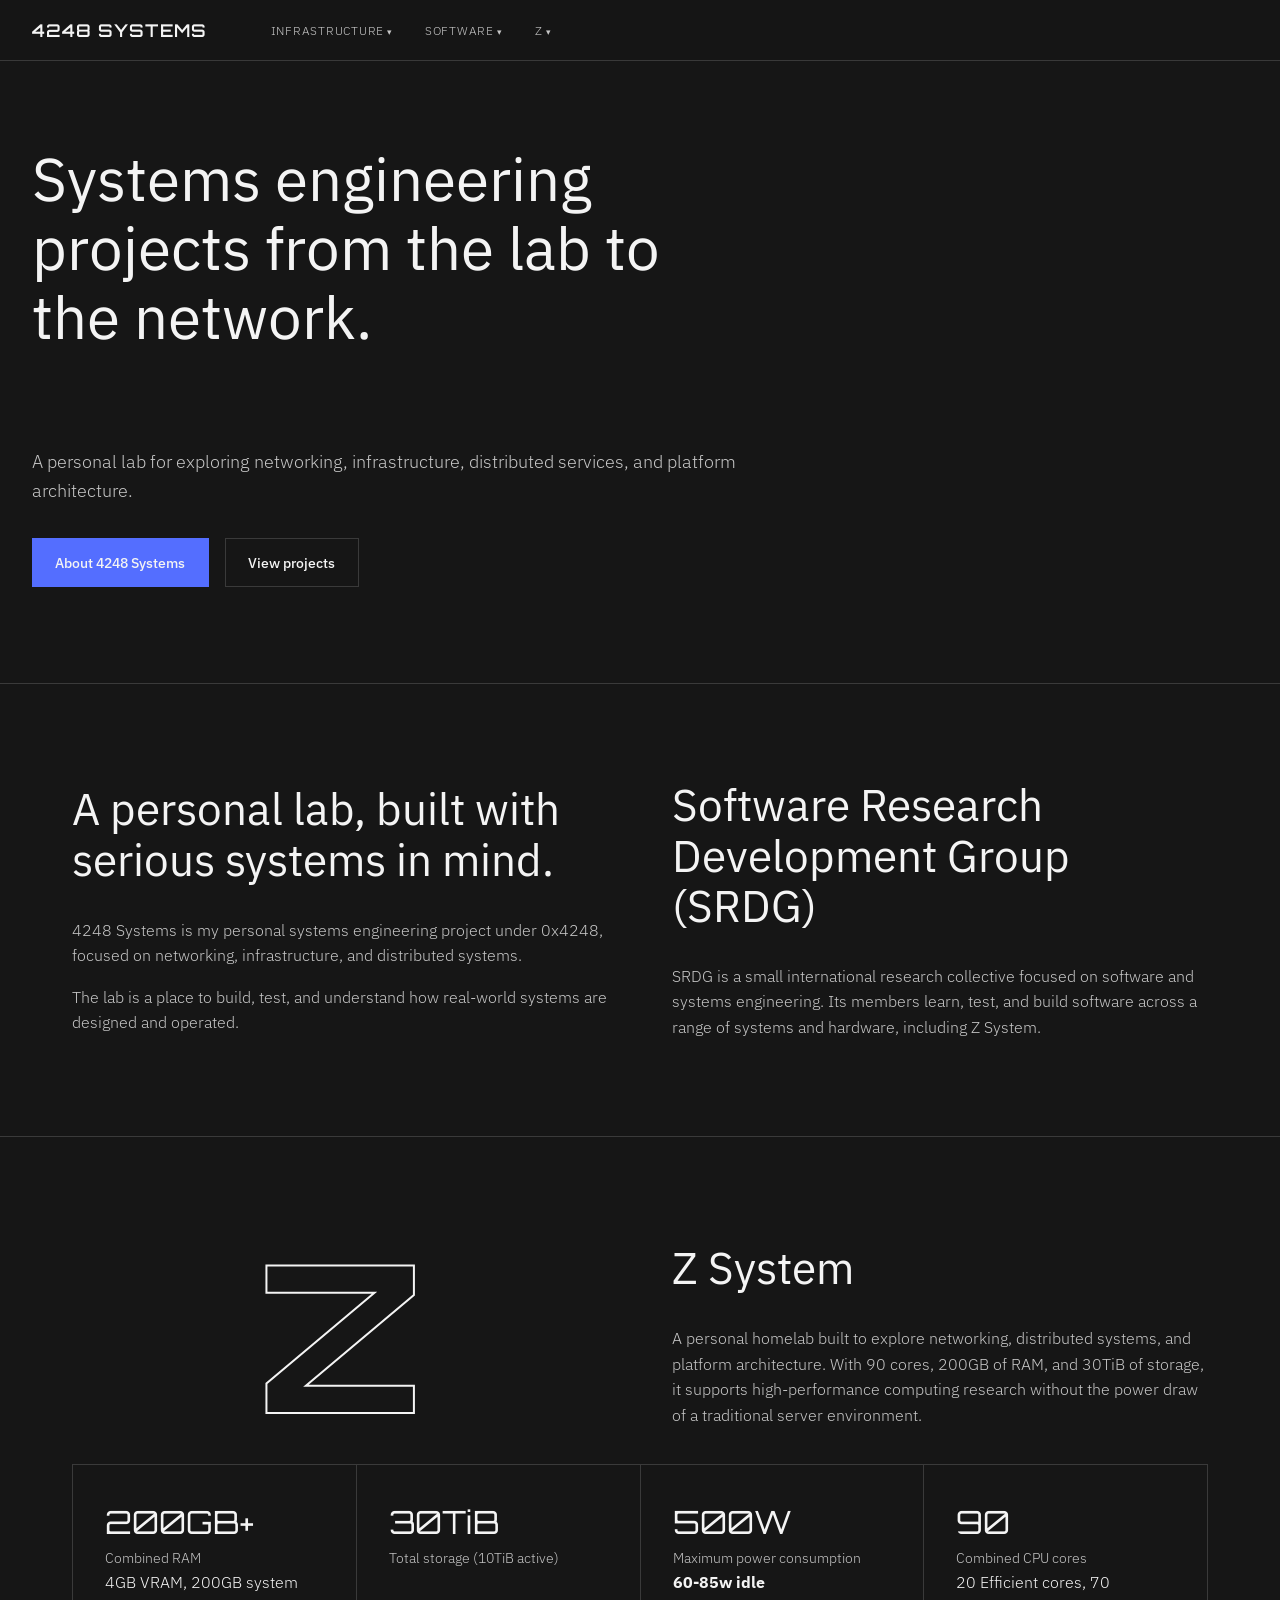
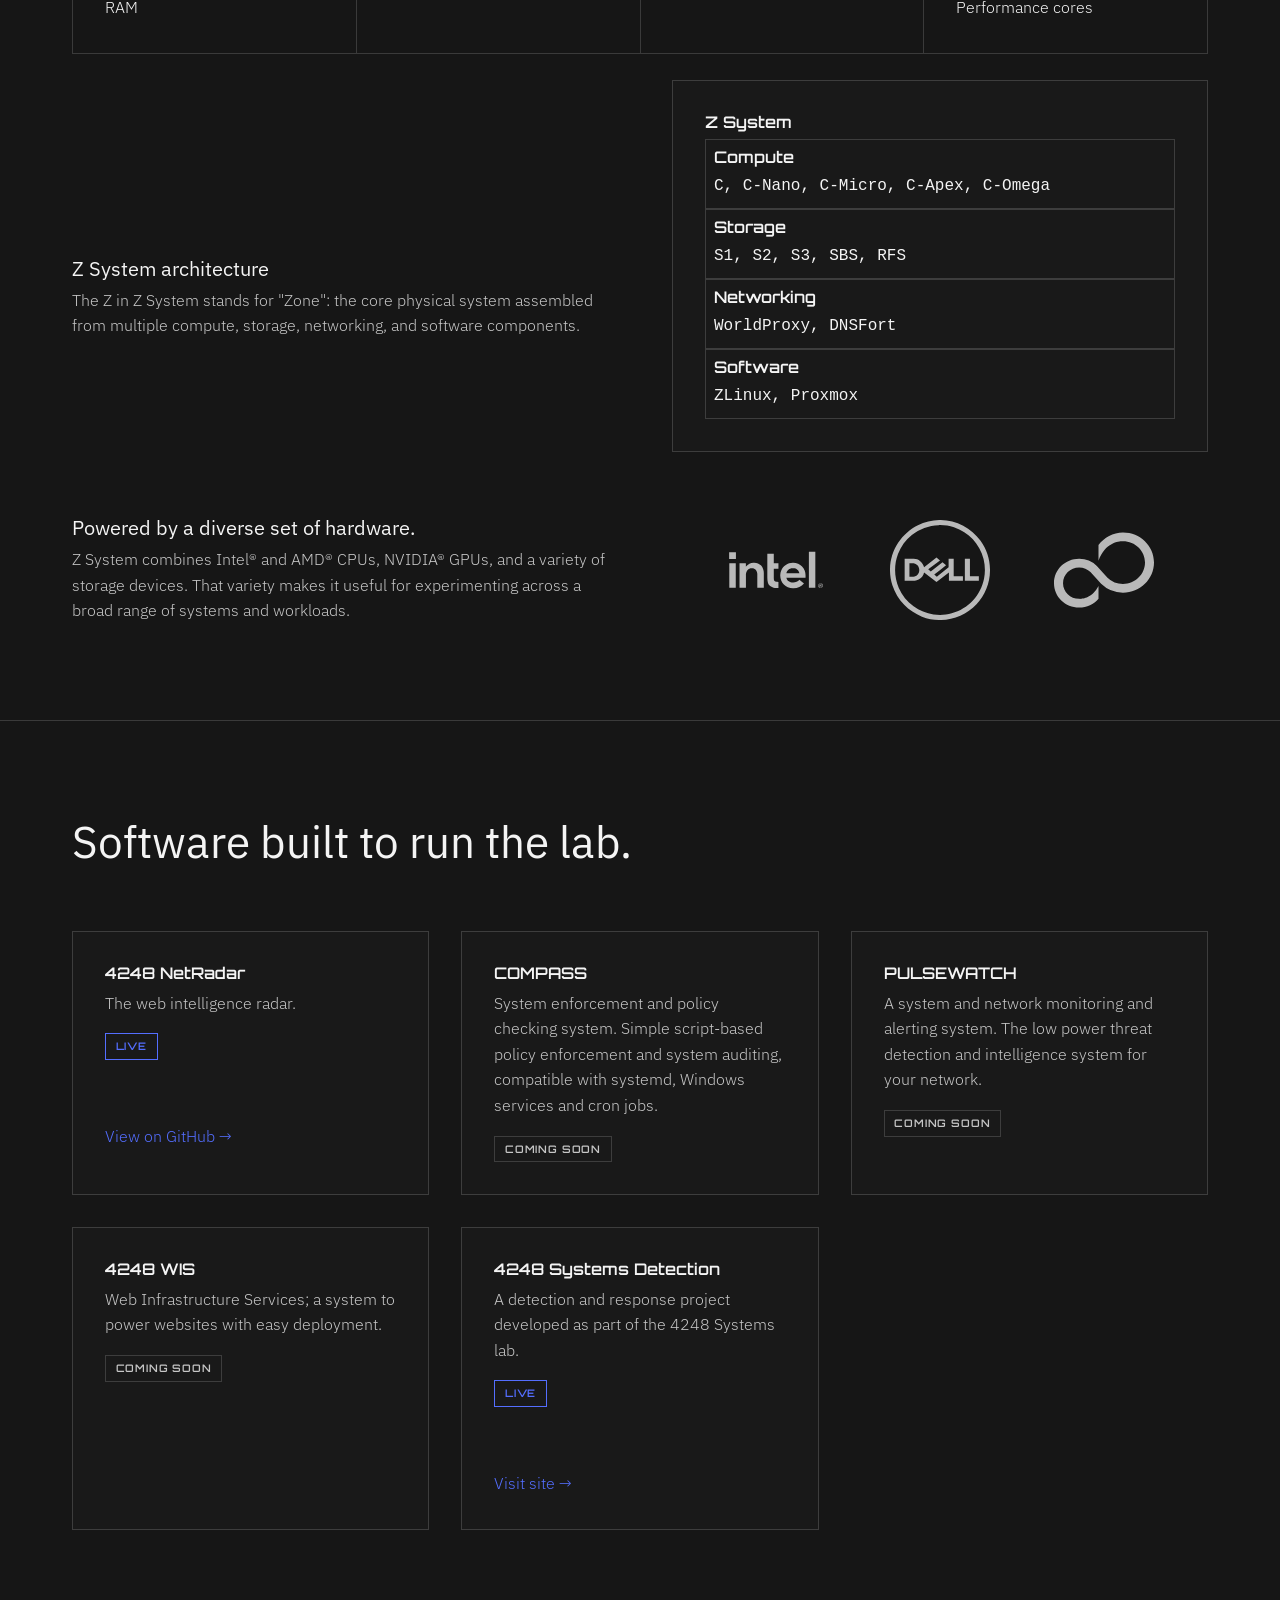
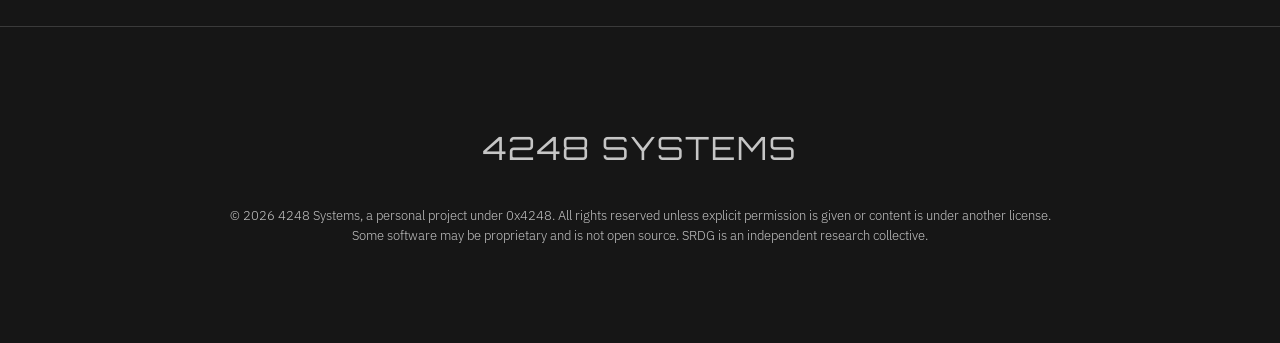
==== commit 4c58b50d: "Update homepages" ====
--- a/index.html
+++ b/index.html
@@ -4,7 +4,7 @@
   <meta charset="UTF-8">
   <meta name="viewport" content="width=device-width, initial-scale=1.0">
   <title>4248 Systems</title>
-  <meta name="description" content="4248 Systems -- an independent systems engineering and research initiative focused on networking, infrastructure and distributed services.">
+  <meta name="description" content="4248 Systems -- a personal lab for exploring networking, infrastructure, distributed services and platform architecture.">
   <link rel="preconnect" href="https://fonts.googleapis.com">
   <link rel="preconnect" href="https://fonts.gstatic.com" crossorigin>
   <link href="https://fonts.googleapis.com/css2?family=IBM+Plex+Sans:wght@300;400;500;600&family=Orbitron:wght@400;600;700&display=swap" rel="stylesheet">
@@ -16,8 +16,8 @@
 
   <header class="hero">
     <div class="hero-inner">
-      <h1>Building reliable systems, developed for the future.</h1>
-      <p class="lede">4248 Systems is an independent research initiative focused on networking, infrastructure, distributed services, and platform architecture.</p>
+      <h1>Systems engineering projects from the lab to the network.</h1>
+      <p class="lede">A personal lab for exploring networking, infrastructure, distributed services, and platform architecture.</p>
       <div class="hero-actions">
         <a href="#about" class="btn btn-primary">About 4248 Systems</a>
         <a href="#projects" class="btn">View projects</a>
@@ -29,14 +29,13 @@
     <div class="container">
       <div class="split">
         <div>
-          <h2>A personal initiative, run like an enterprise.</h2>
-          <p>4248 Systems is my personal sub-brand of 0x4248, focused on systems engineering and research relating to networking and computer data systems.</p>
-          <p>It isn't a company, charity or non-profit, but rather a personal initiative to explore networks and distributed systems. The goal is to build an enterprise-grade homelab and learn how real world systems are built and operated.</p>
+          <h2>A personal lab, built with serious systems in mind.</h2>
+          <p>4248 Systems is my personal systems engineering project under 0x4248, focused on networking, infrastructure, and distributed systems.</p>
+          <p>The lab is a place to build, test, and understand how real-world systems are designed and operated.</p>
         </div>
         <div>
             <h2>Software Research Development Group (SRDG)</h2>
-            <p>SRDG is an private international research collective focused on software and systems engineering, that works with hardware such as Z System. The group is composed of several people from around the world, learning, testing and building software.</p>
-            <small>This also isn't a company or non-profit.</small>
+            <p>SRDG is a small international research collective focused on software and systems engineering. Its members learn, test, and build software across a range of systems and hardware, including Z System.</p>
         </div>
       </div>
     </div>
@@ -48,7 +47,7 @@
         <div class="letter-hero-mark" role="img" aria-label="Z">Z</div>
         <div>
           <h2>Z System</h2>
-          <p>A homemade enterprise-style homelab built to explore networking, distributed systems, and platform architecture. 90 cores, 200GB RAM and 30TiB of storage, built to research high performance computing without the power draw.</p>
+          <p>A personal homelab built to explore networking, distributed systems, and platform architecture. With 90 cores, 200GB of RAM, and 30TiB of storage, it supports high-performance computing research without the power draw of a traditional server environment.</p>
         </div>
       </div>
       <br>
@@ -78,7 +77,7 @@
       <div class="split">
         <div>
           <h3 class="mt-lg">Z System architecture</h3>
-          <p>The Z in Z System stands for "Zone", as it is the core physical server that is built up of multiple parts.</p>
+          <p>The Z in Z System stands for "Zone": the core physical system assembled from multiple compute, storage, networking, and software components.</p>
         </div>
         <div>
           <div class="card">
@@ -111,7 +110,7 @@
             <div class="split mt-lg">
         <div>
           <h3>Powered by a diverse set of hardware.</h3>
-          <p>Z System is built on a diverse set of hardware, including Intel® and AMD® CPUs, NVIDIA® GPUs, and a variety of storage devices. This allows for a wide range of research and development opportunities.</p>
+          <p>Z System combines Intel® and AMD® CPUs, NVIDIA® GPUs, and a variety of storage devices. That variety makes it useful for experimenting across a broad range of systems and workloads.</p>
         </div>
         <div class="logo-row">
           <img src="icons/intel.svg" alt="Intel">
@@ -150,7 +149,7 @@
         </div>
         <div class="card">
           <h3>4248 Systems Detection</h3>
-          <p>A dedicated detection and response service under the 4248 Systems umbrella.</p>
+          <p>A detection and response project developed as part of the 4248 Systems lab.</p>
           <span class="badge badge-live">Live</span>
           <p class="mt-lg"><a class="text-link" href="/detection/">Visit site &rarr;</a></p>
         </div>
@@ -160,7 +159,7 @@
 
   <footer class="footer reveal">
     <div class="footer-logo">4248 SYSTEMS</div>
-    <p>&copy; 2026 4248 Systems. A part of 0x4248. All rights reserved unless explicit permission is given or content is under another license.<br>Some software may be strictly proprietary and not open source. 4248 Systems is not a company, charity or non-profit. Systems Research and Development Group (SRDG) is a research collective, not a company, charity or non-profit.</p>
+    <p>&copy; 2026 4248 Systems, a personal project under 0x4248. All rights reserved unless explicit permission is given or content is under another license.<br>Some software may be proprietary and is not open source. SRDG is an independent research collective.</p>
   </footer>
 
   <script src="nav.js"></script>
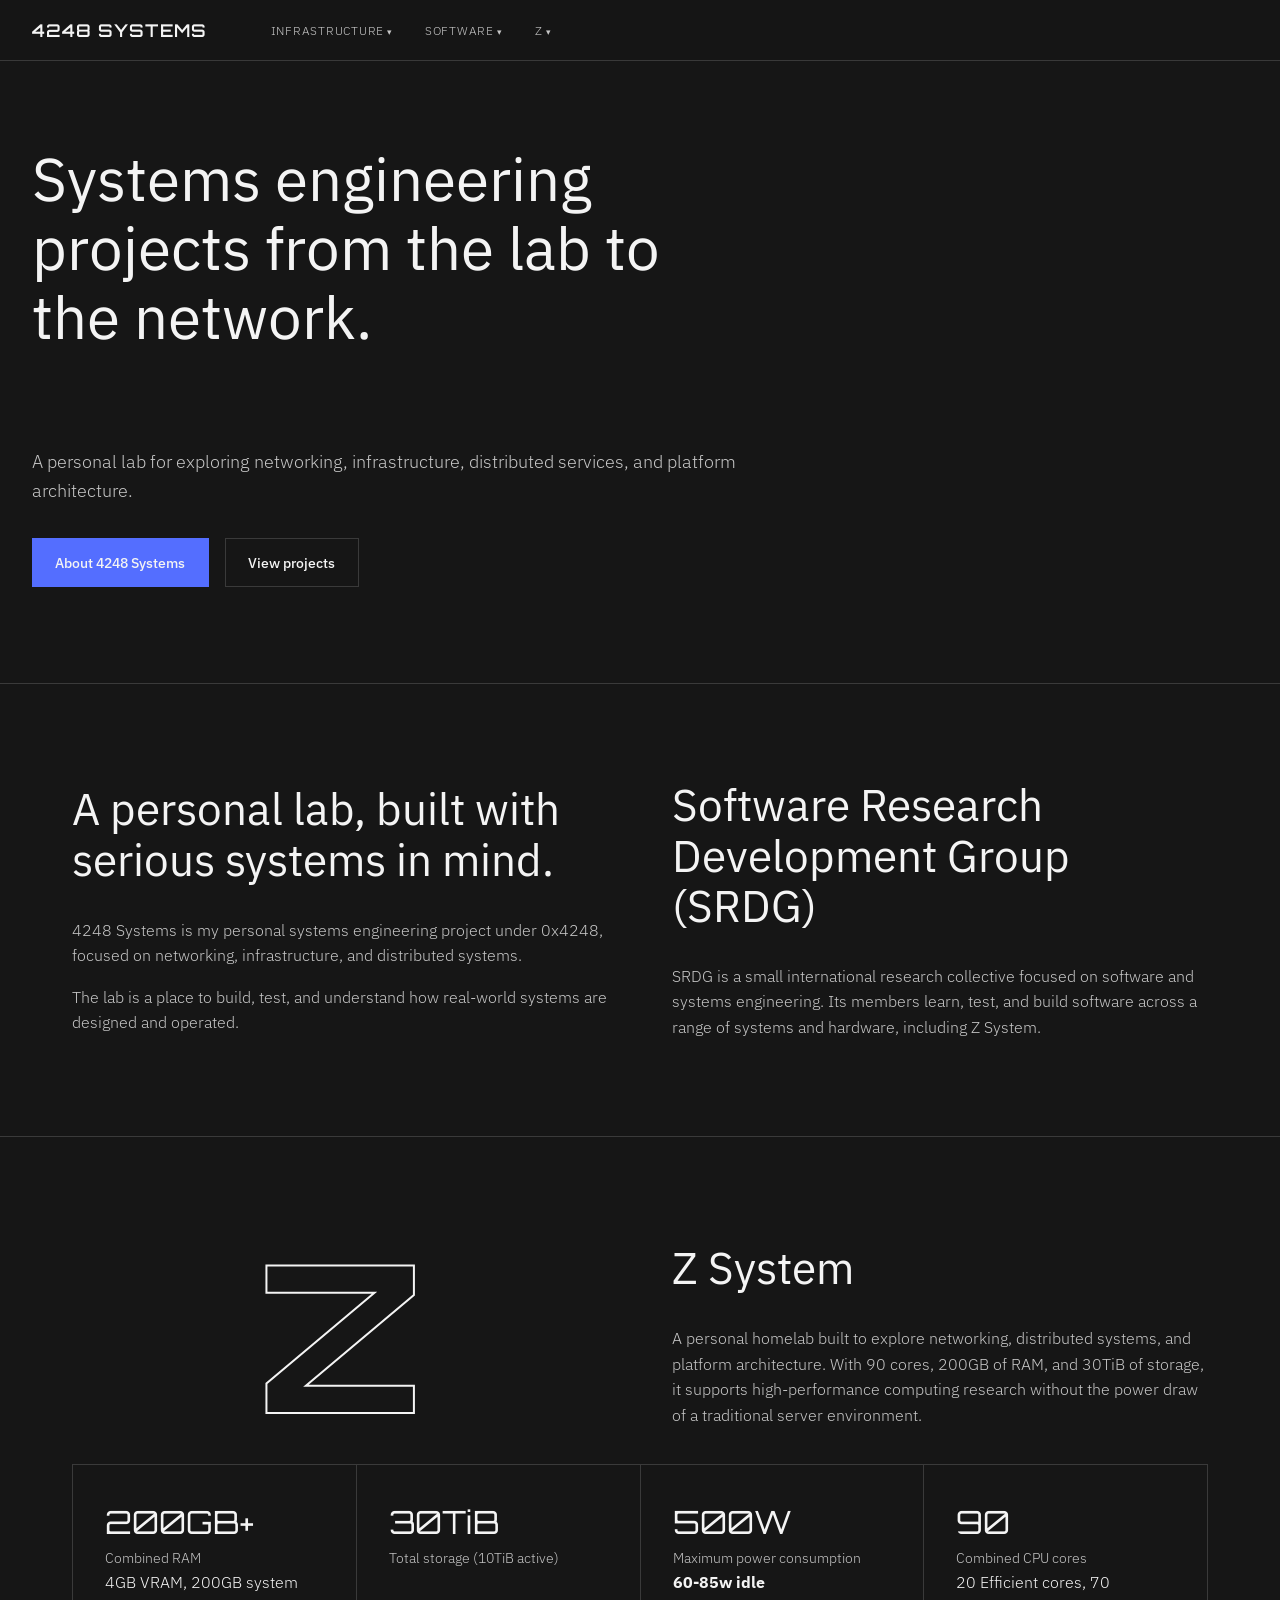
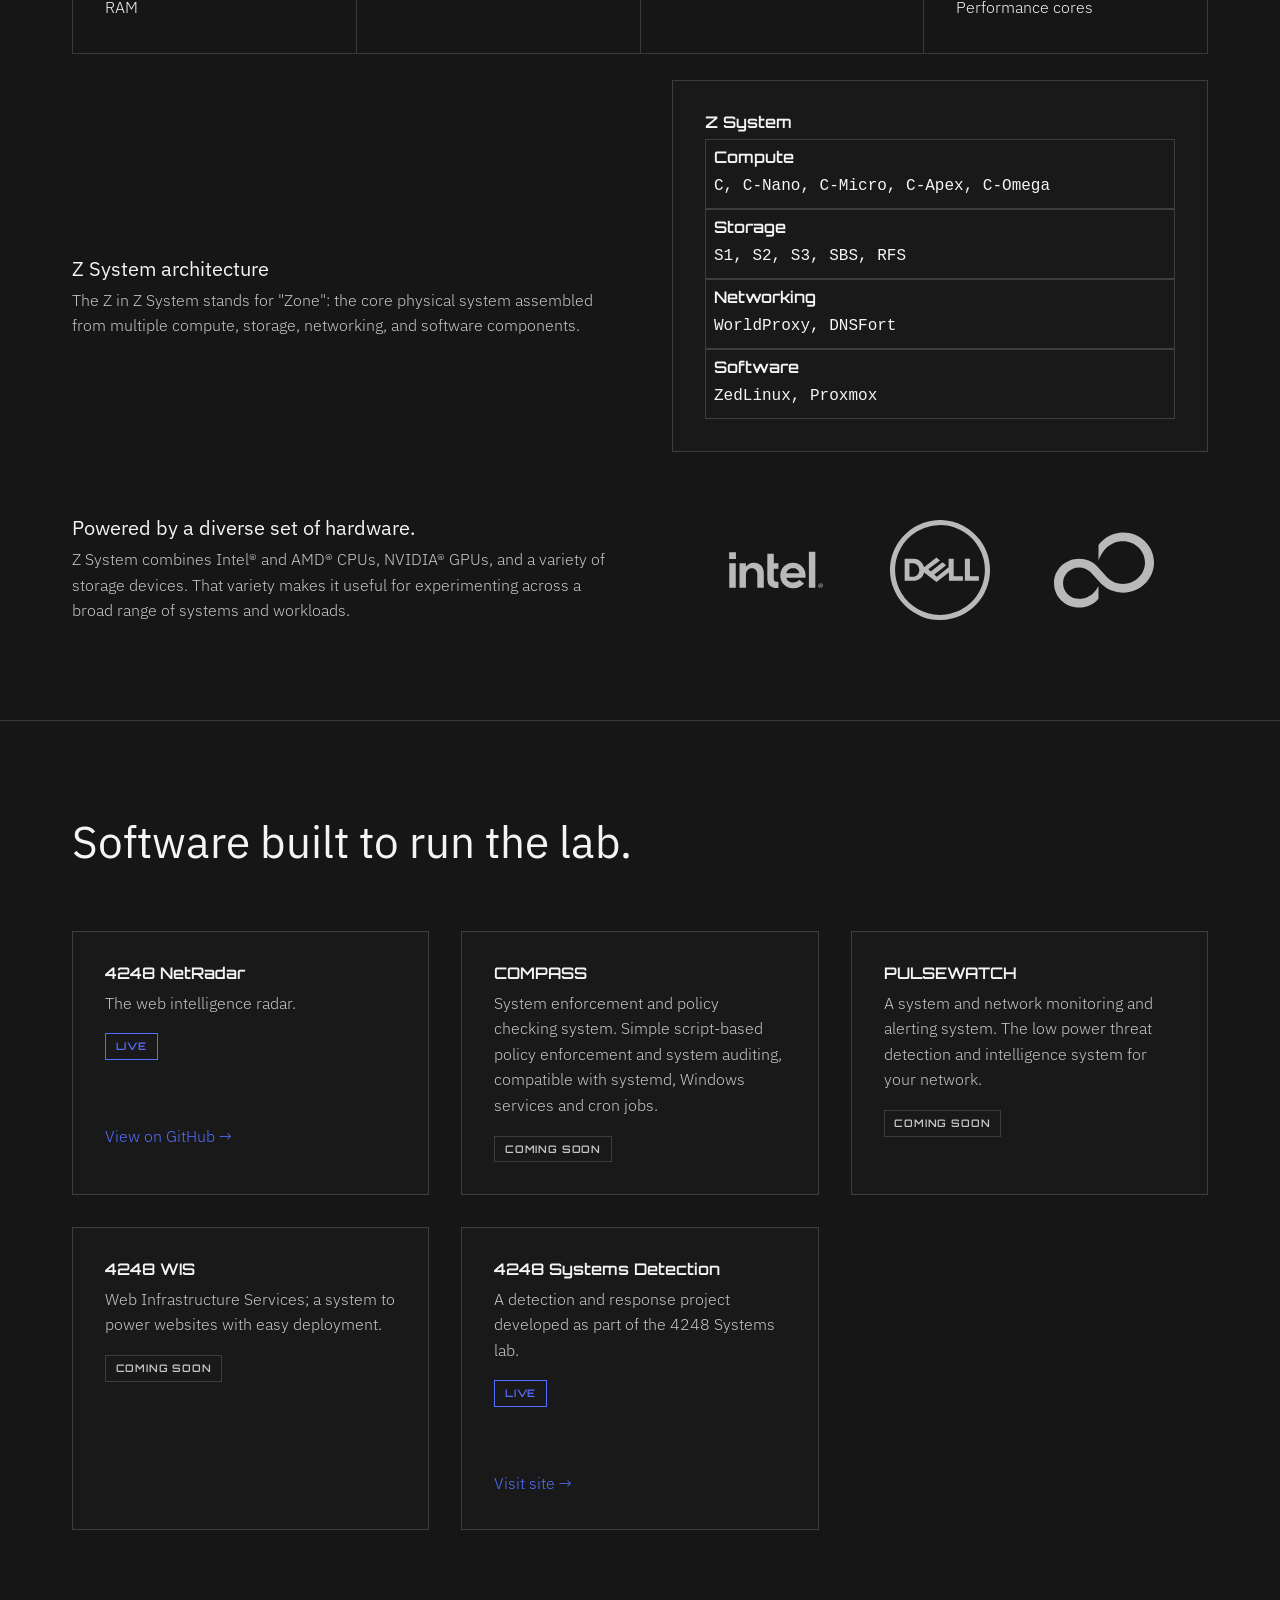
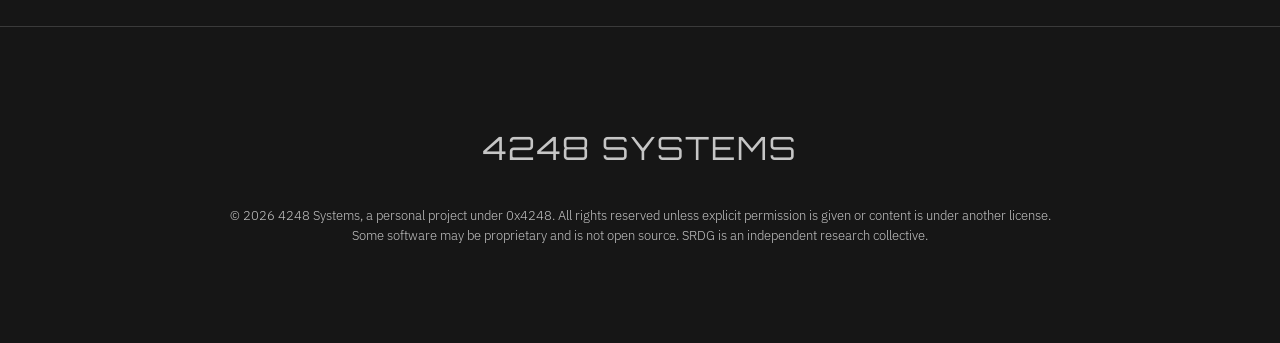
==== commit 437fed17: "Update index.html" ====
--- a/index.html
+++ b/index.html
@@ -99,7 +99,7 @@
             </div>
             <div class="card-small">
                 <h3>Software</h3>
-                <pre>ZLinux, Proxmox</pre>
+                <pre>ZedLinux, Proxmox</pre>
           </div>
 
         </div>
@@ -151,7 +151,7 @@
           <h3>4248 Systems Detection</h3>
           <p>A detection and response project developed as part of the 4248 Systems lab.</p>
           <span class="badge badge-live">Live</span>
-          <p class="mt-lg"><a class="text-link" href="/detection/">Visit site &rarr;</a></p>
+          <p class="mt-lg"><a class="text-link" href="/infrastructure/detection.html">Visit site &rarr;</a></p>
         </div>
       </div>
     </div>
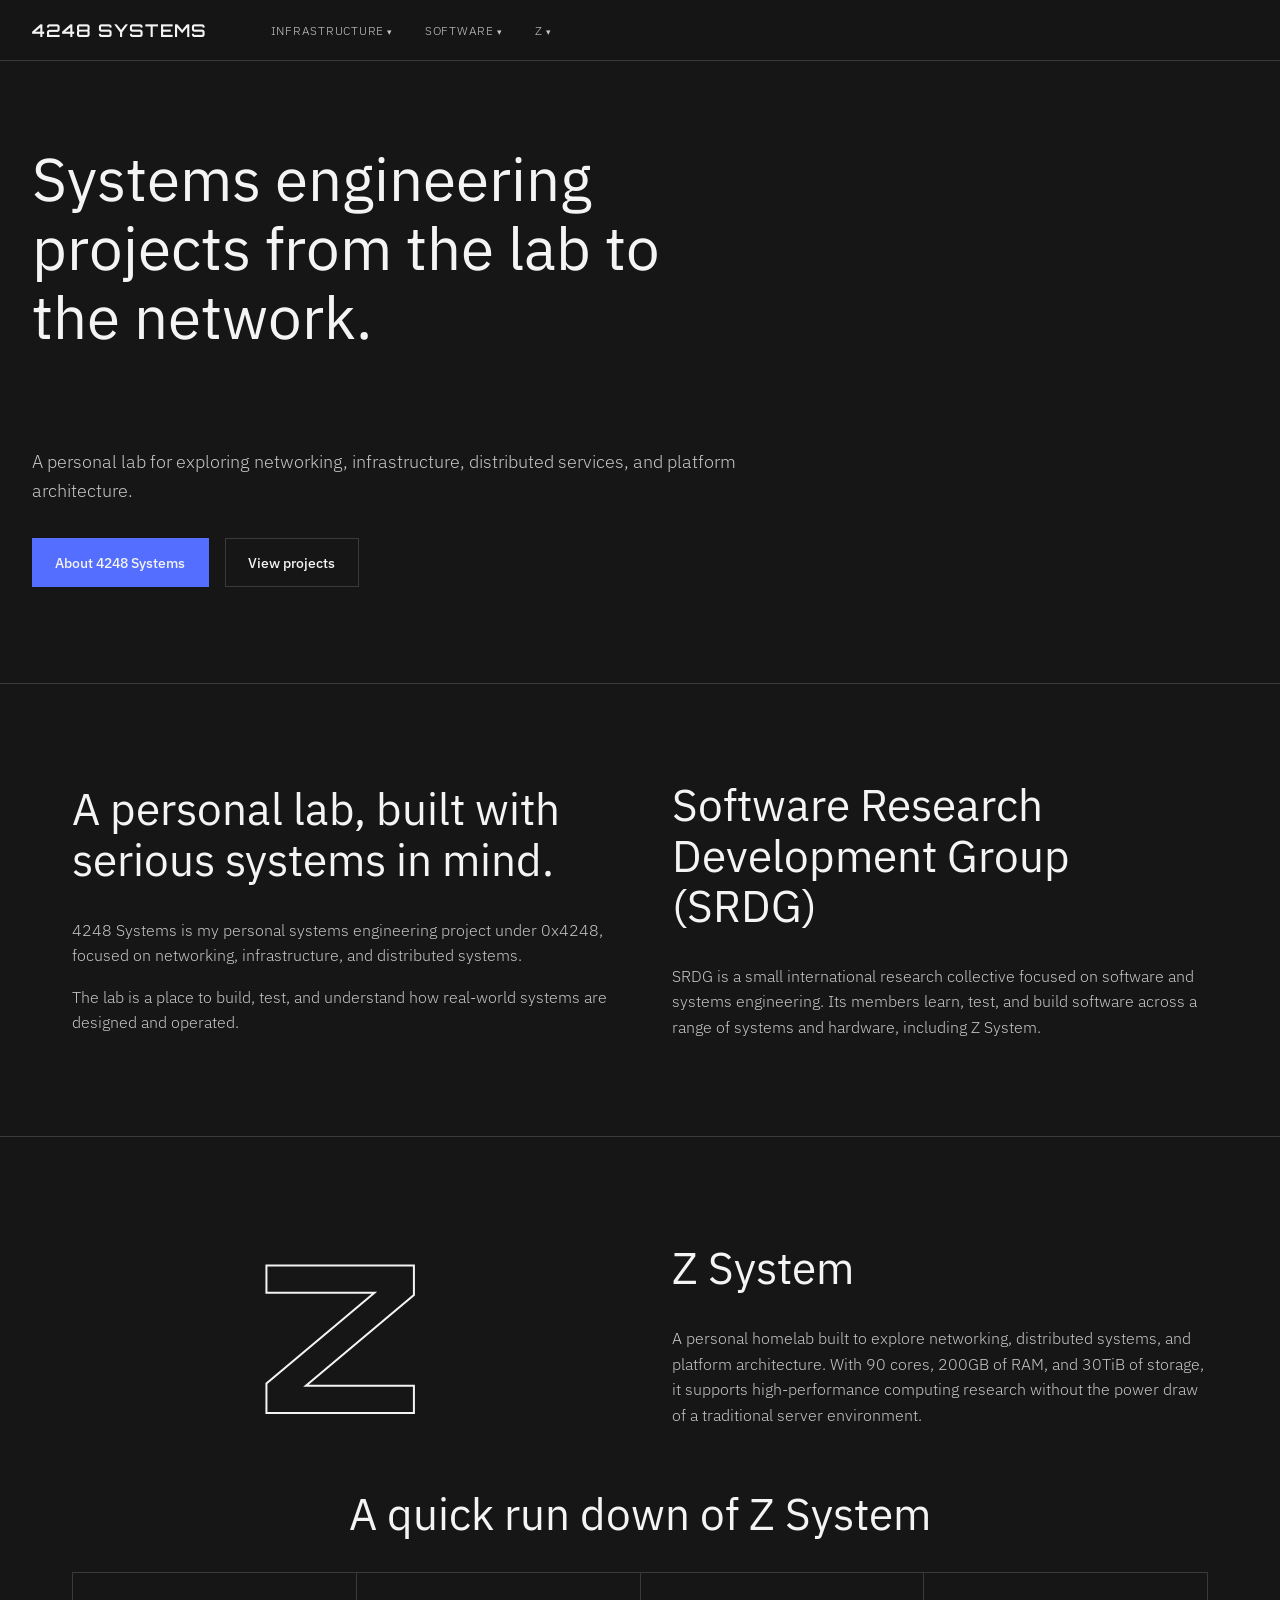
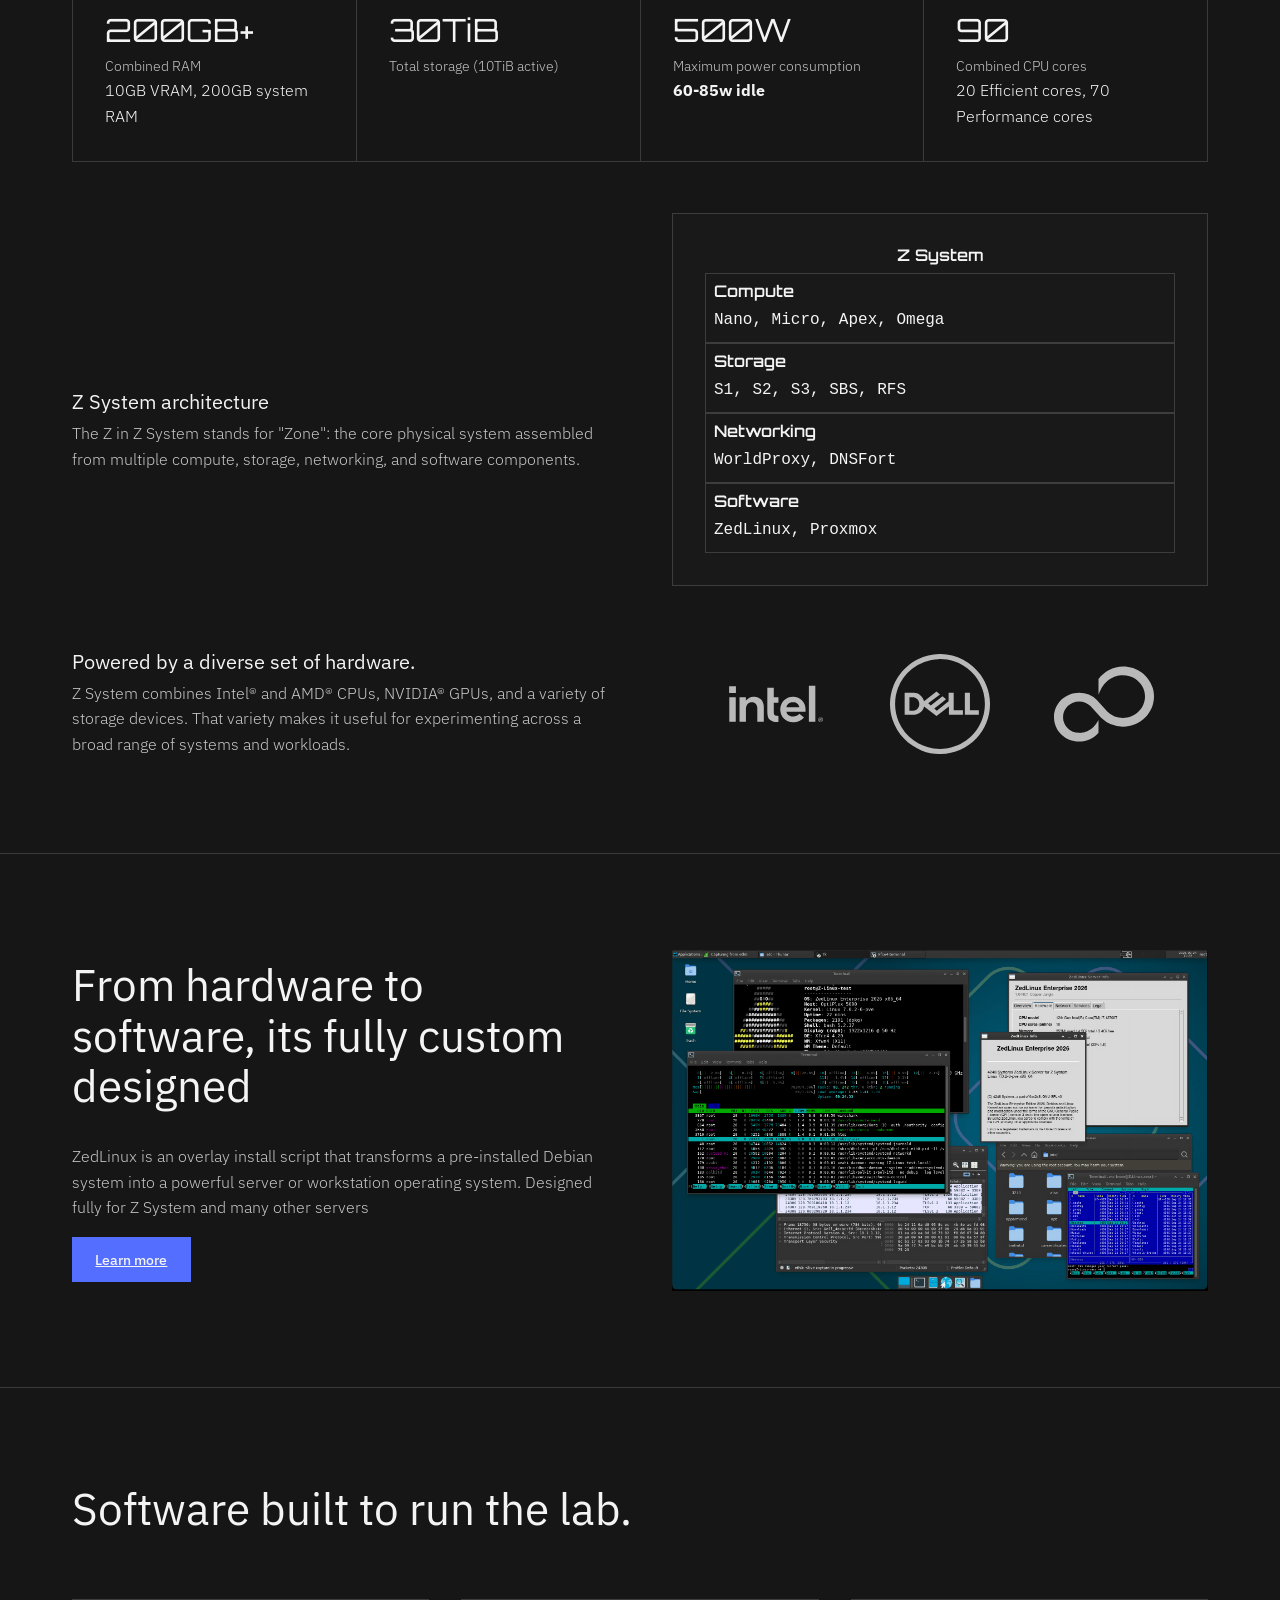
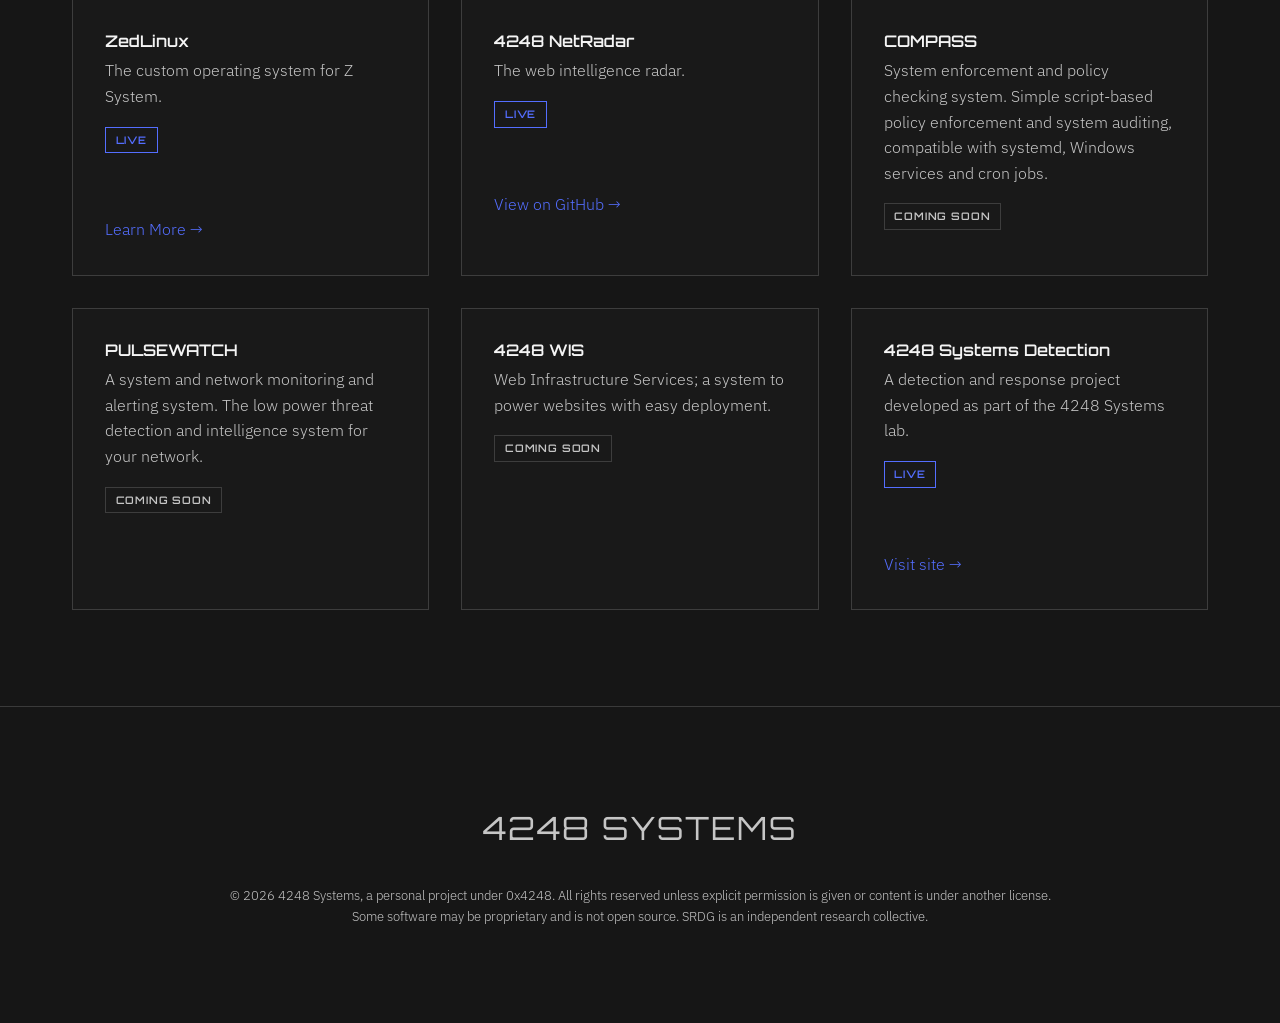
==== commit 23e4d286: "Site update" ====
--- a/index.html
+++ b/index.html
@@ -50,13 +50,14 @@
           <p>A personal homelab built to explore networking, distributed systems, and platform architecture. With 90 cores, 200GB of RAM, and 30TiB of storage, it supports high-performance computing research without the power draw of a traditional server environment.</p>
         </div>
       </div>
-      <br>
-
+      <br><br>
+      <h2 style="text-align: center;">A quick run down of Z System</h2>
       <div class="stats">
+        
         <div class="stat">
           <div class="stat-value">200GB+</div>
           <div class="stat-label">Combined RAM</div>
-          <div class="stat-note">4GB VRAM, 200GB system RAM</div>
+          <div class="stat-note">10GB VRAM, 200GB system RAM</div>
         </div>
         <div class="stat">
           <div class="stat-value">30TiB</div>
@@ -74,6 +75,7 @@
         </div>
       </div>
       <br>
+      <br>
       <div class="split">
         <div>
           <h3 class="mt-lg">Z System architecture</h3>
@@ -81,10 +83,10 @@
         </div>
         <div>
           <div class="card">
-            <h3>Z System</h3>
+            <h3 style="text-align: center;">Z System</h3>
             <div class="card-small">
                 <h3>Compute</h3>
-                <pre>C, C-Nano, C-Micro, C-Apex, C-Omega</pre>
+                <pre>Nano, Micro, Apex, Omega</pre>
             </div>
 
             <div class="card-small">
@@ -100,9 +102,9 @@
             <div class="card-small">
                 <h3>Software</h3>
                 <pre>ZedLinux, Proxmox</pre>
+            </div>
+
           </div>
-
-        </div>
 
         </div>
 
@@ -120,6 +122,21 @@
       </div>
   </section>
 
+  <section class="section reveal" id="zedlinux">
+    <div class="container">
+      <div class="split">
+        <div>
+          <h2>From hardware to software, its fully custom designed</h2>
+          <p>ZedLinux is an overlay install script that transforms a pre-installed Debian system into a powerful server or workstation operating system. Designed fully for Z System and many other servers</p>
+          <button class="btn btn-primary"><a href="/software/zlinux.html">Learn more</a></button>
+        </div>
+        <div>
+          <img src="/software/ui.png" alt="ZedLinux">
+        </div>
+      </div>
+    </div>
+  </section>
+
   <section class="section reveal" id="projects">
     <div class="container">
       <div class="section-header">
@@ -127,10 +144,16 @@
       </div>
       <div class="grid grid-3">
         <div class="card">
+          <h3>ZedLinux</h3>
+          <p>The custom operating system for Z System.</p>
+          <span class="badge badge-live">Live</span>
+          <p class="mt-lg"><a class="text-link" href="/software/zlinux.html">Learn More &rarr;</a></p>
+        </div>
+        <div class="card">
           <h3>4248 NetRadar</h3>
           <p>The web intelligence radar.</p>
           <span class="badge badge-live">Live</span>
-          <p class="mt-lg"><a class="text-link" href="https://github.com/srdg/netradar">View on GitHub &rarr;</a></p>
+          <p class="mt-lg"><a class="text-link" href="https://github.com/srdg-net/NetRadar">View on GitHub &rarr;</a></p>
         </div>
         <div class="card">
           <h3>COMPASS</h3>
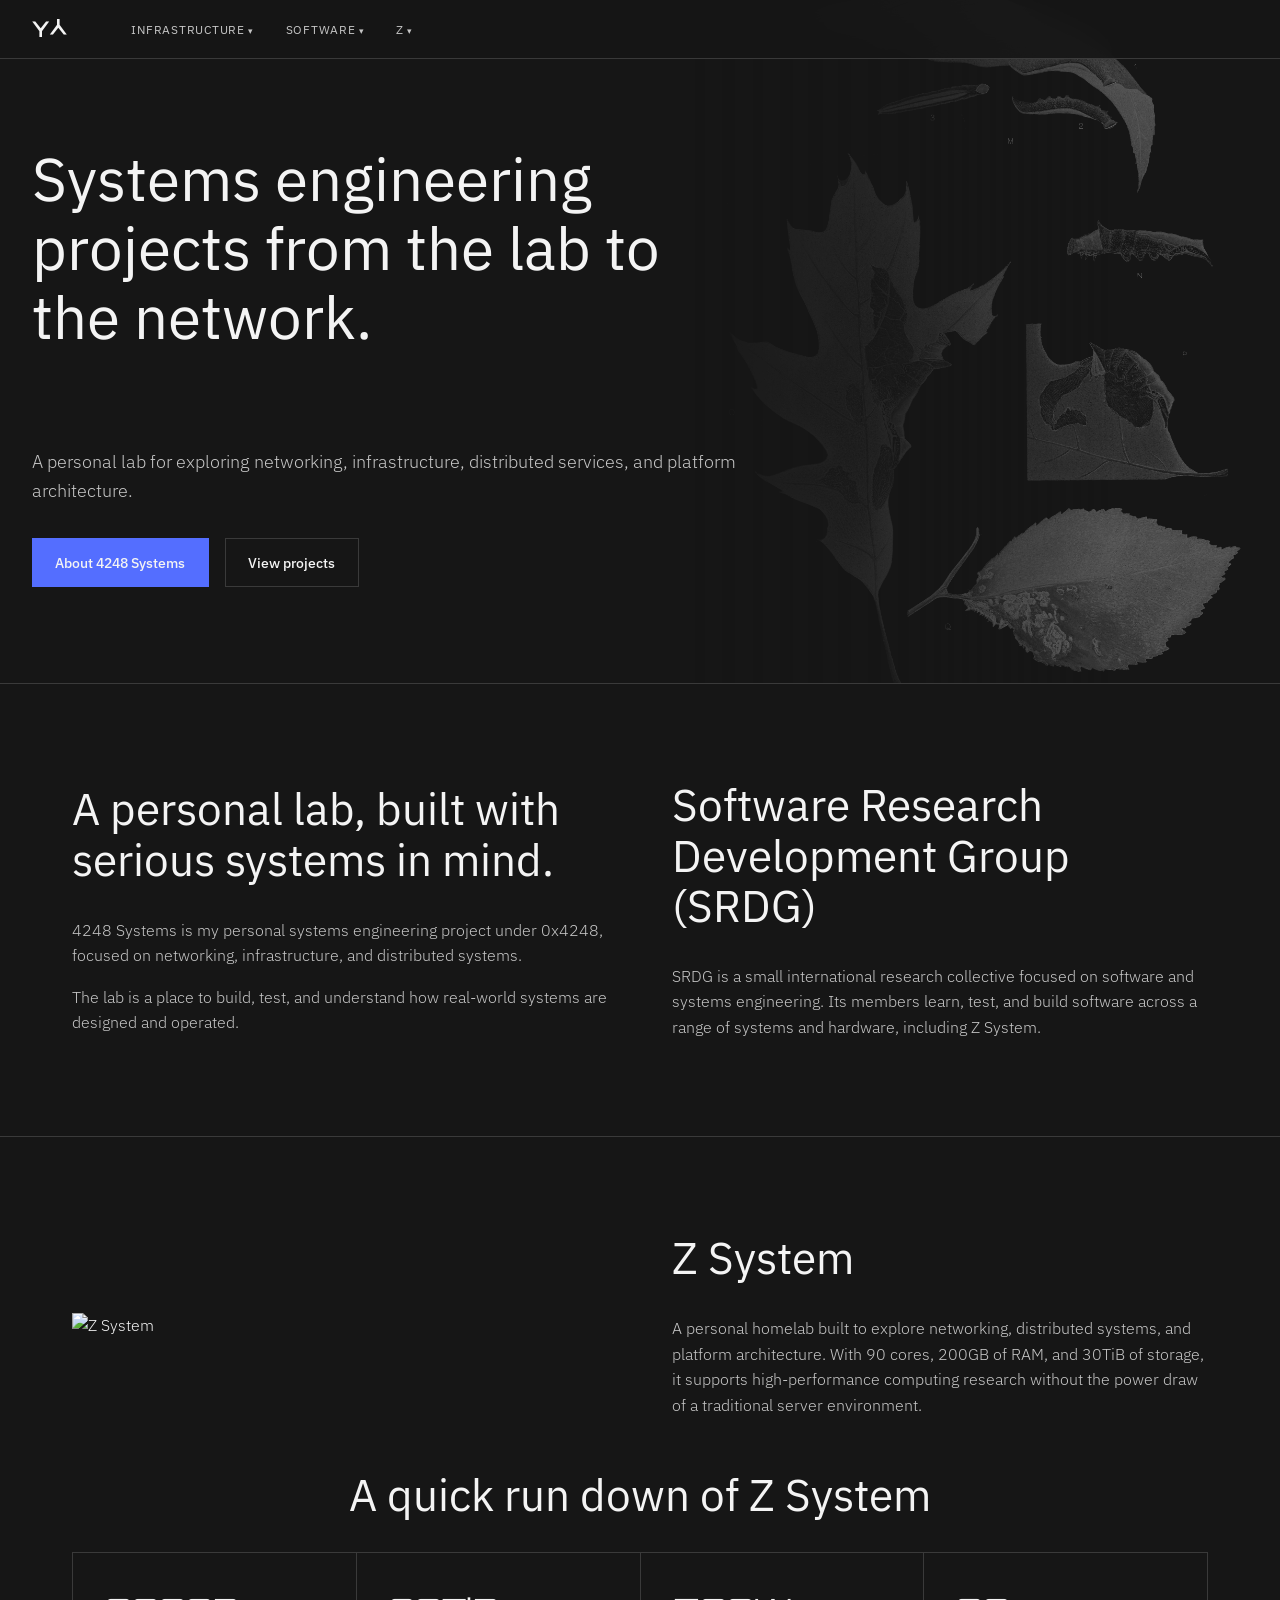
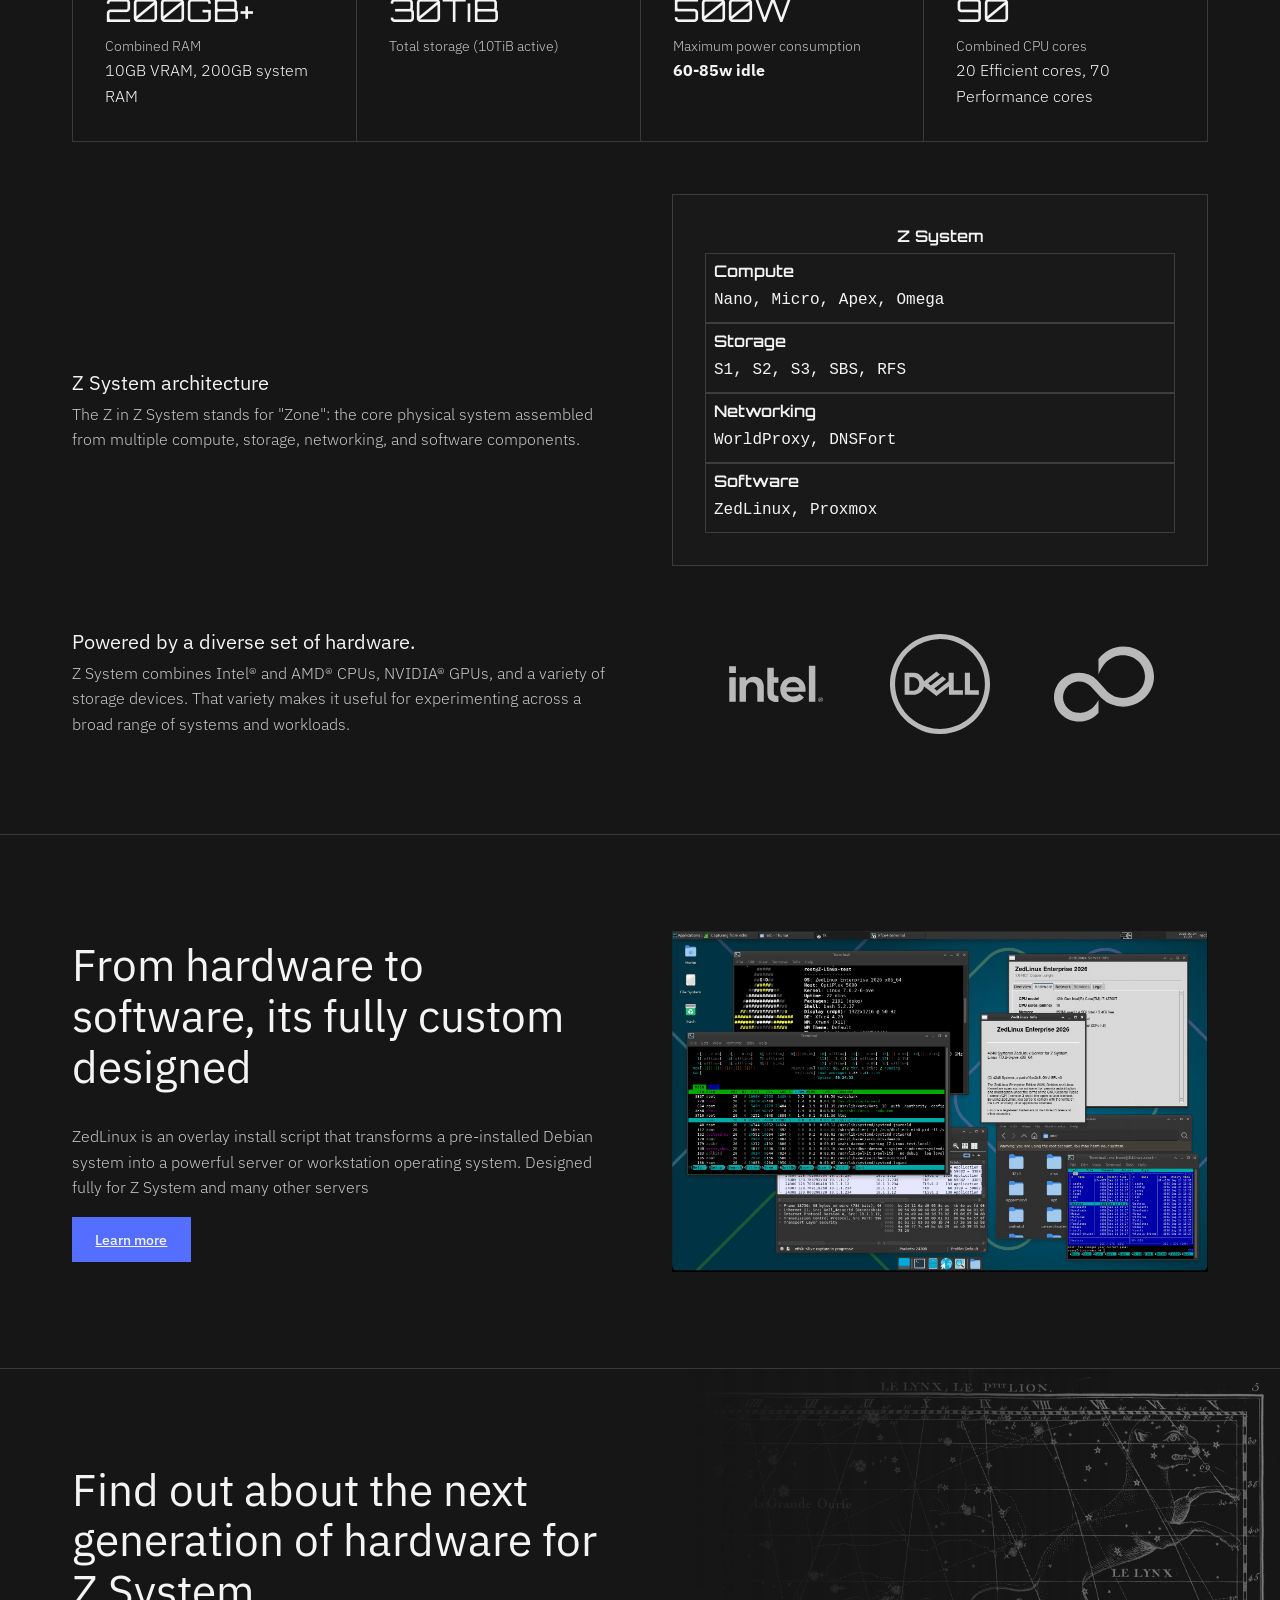
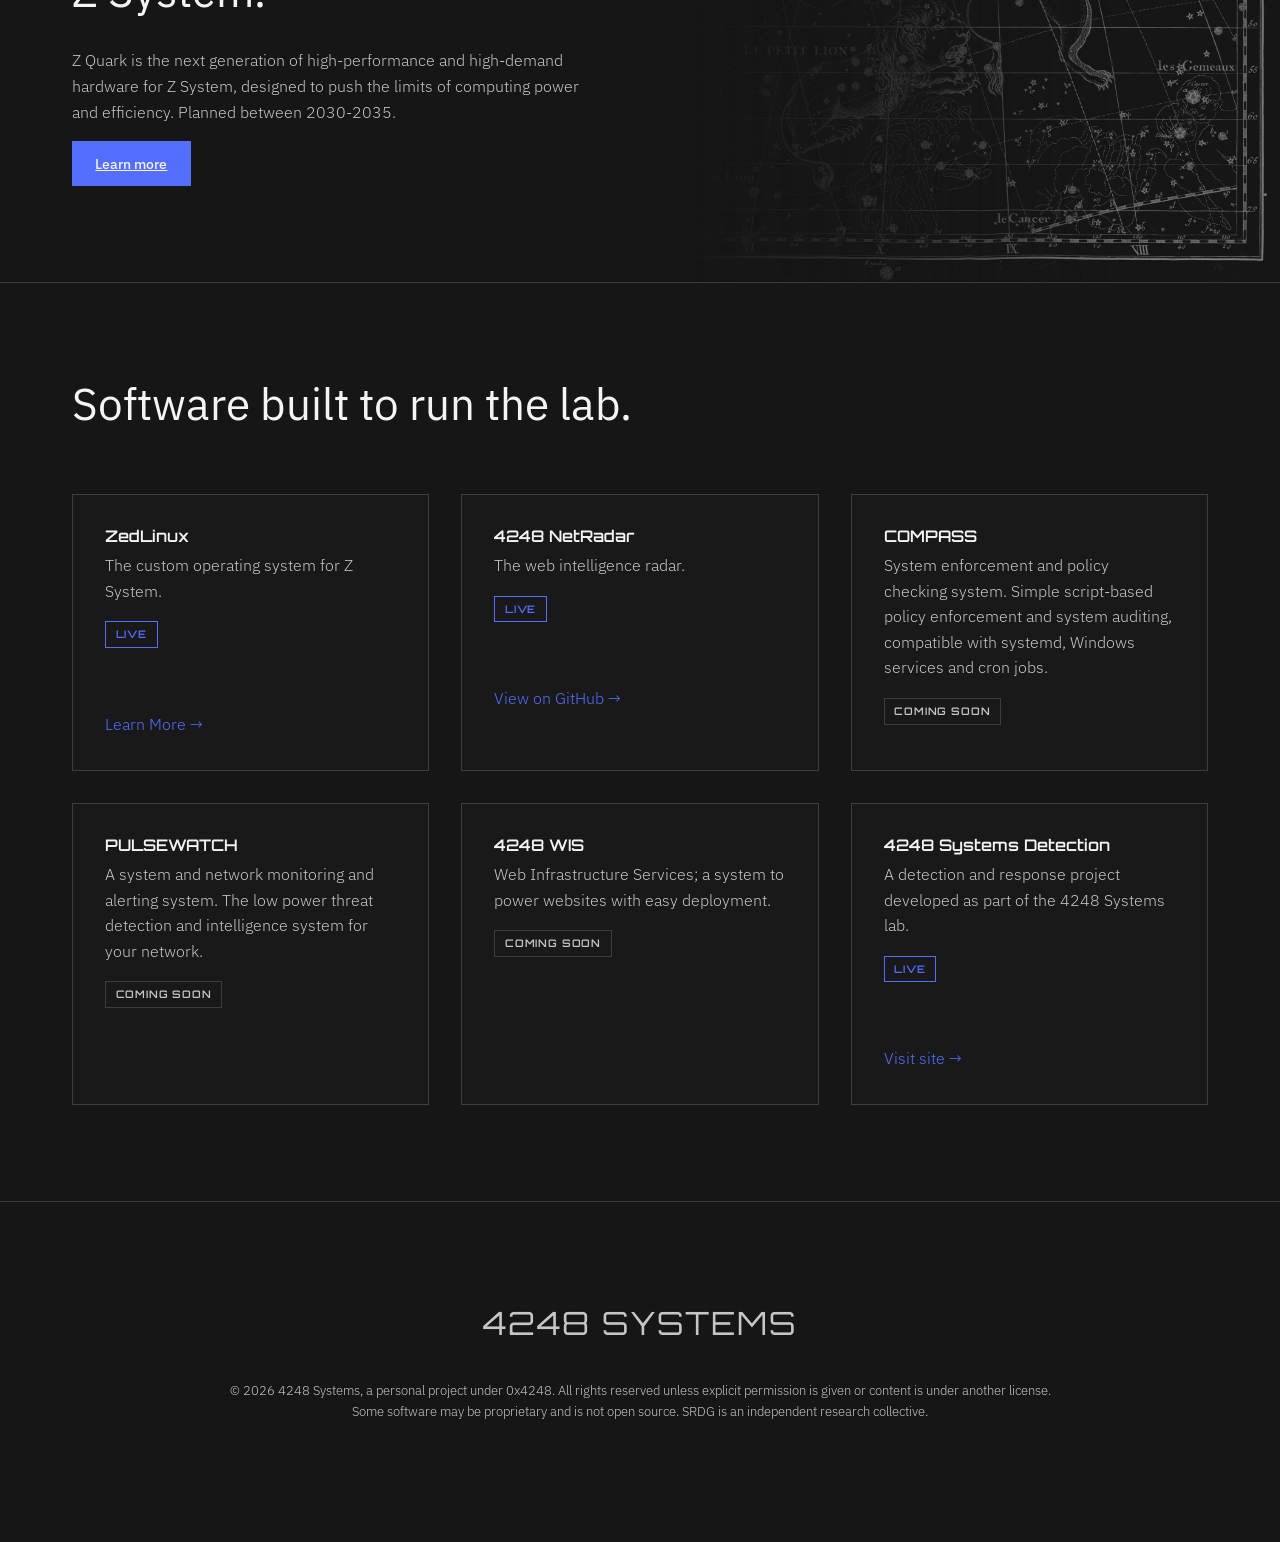
==== commit b84054cc: "Update site" ====
--- a/index.html
+++ b/index.html
@@ -15,6 +15,7 @@
   <div id="nav"></div>
 
   <header class="hero">
+    <div class="hero-art" style="--hero-art: url('/img/leaves.jpg')" aria-hidden="true"></div>
     <div class="hero-inner">
       <h1>Systems engineering projects from the lab to the network.</h1>
       <p class="lede">A personal lab for exploring networking, infrastructure, distributed services, and platform architecture.</p>
@@ -43,13 +44,18 @@
 
   <section class="section reveal" id="z-system">
     <div class="container">
-      <div class="letter-hero">
-        <div class="letter-hero-mark" role="img" aria-label="Z">Z</div>
+      <div class="split">
+        <div>
+          <img src="/img/rack.png" alt="Z System">
+        </div>
         <div>
           <h2>Z System</h2>
           <p>A personal homelab built to explore networking, distributed systems, and platform architecture. With 90 cores, 200GB of RAM, and 30TiB of storage, it supports high-performance computing research without the power draw of a traditional server environment.</p>
-        </div>
-      </div>
+      
+        </div>
+      </div>
+
+
       <br><br>
       <h2 style="text-align: center;">A quick run down of Z System</h2>
       <div class="stats">
@@ -137,6 +143,21 @@
     </div>
   </section>
 
+  <section class="section reveal" id="firefly">
+    <div class="container">
+      <div class="hero-art" style="--hero-art: url('/img/lion.jpg')" aria-hidden="true"></div>
+      <div class="split">
+        <div>
+          <h2>Find out about the next generation of hardware for Z System.</h2>
+          <p>Z Quark is the next generation of high-performance and high-demand hardware for Z System, designed to push the limits of computing power and efficiency. Planned between 2030-2035.</p>
+          <button class="btn btn-primary"><a href="/infrastructure/quark.html">Learn more</a></button>
+        </div>
+        <div>
+        </div>
+      </div>
+    </div>
+  </section>
+
   <section class="section reveal" id="projects">
     <div class="container">
       <div class="section-header">
--- a/style.css
+++ b/style.css
@@ -137,12 +137,24 @@
 
 .nav-brand {
   font-family: var(--font-mono);
-  font-size: 1.1rem;
-  letter-spacing: 0.06em;
+  font-size: 1.35rem;
+  letter-spacing: 0.02em;
   font-weight: 600;
   text-decoration: none;
   color: var(--white);
   margin-right: var(--space-lg);
+  line-height: 1;
+}
+
+.brand-mark {
+  display: inline-flex;
+  align-items: center;
+  gap: 0.02em;
+}
+
+.brand-y-flip {
+  display: inline-block;
+  transform: rotate(180deg);
 }
 
 .nav-links {
@@ -155,8 +167,10 @@
   position: relative;
 }
 
-.nav-links a {
-  color: var(--dim);
+.nav-links a,
+.nav-toggle {
+  color: var(--dim);
+  font-family: inherit;
   font-size: 0.78rem;
   letter-spacing: 0.06em;
   text-transform: uppercase;
@@ -164,23 +178,45 @@
   transition: color 0.15s;
 }
 
-.nav-dropdown a {
-  color: var(--dim);
-  font-size: 0.75rem;
-  letter-spacing: 0.06em;
-  text-transform: uppercase;
-  text-decoration: underline;
-  transition: color 0.15s;
+.nav-toggle {
+  background: none;
+  border: 0;
+  padding: 0;
+  cursor: pointer;
 }
 
 .nav-links a:hover,
-.nav-links a[aria-current="page"] { color: var(--white); }
-
-.has-dropdown > a::after {
+.nav-toggle:hover,
+.nav-links a[aria-current="page"],
+.has-dropdown.is-open > .nav-toggle { color: var(--white); }
+
+.nav-toggle::after {
   content: '\25be';
+  display: inline-block;
   margin-left: 0.35em;
   font-size: 0.7em;
   color: var(--dim);
+  transition: transform 0.15s ease;
+}
+
+.has-dropdown.is-open > .nav-toggle::after {
+  transform: rotate(180deg);
+}
+
+@media (hover: hover) and (pointer: fine) {
+  .has-dropdown::after {
+    content: "";
+    position: absolute;
+    left: 0;
+    right: 0;
+    top: 100%;
+    height: 0.85rem;
+  }
+
+  .nav-links > li:last-child .nav-dropdown {
+    left: auto;
+    right: 0;
+  }
 }
 
 .nav-dropdown {
@@ -190,10 +226,9 @@
   z-index: 100;
   display: flex;
   flex-direction: column;
-  gap: 0.35rem;
-  min-width: 260px;
-  margin-top: 0.9rem;
-  padding: var(--space-sm);
+  gap: 0.15rem;
+  min-width: 280px;
+  padding: 0.85rem;
   background: var(--panel);
   border: 1px solid var(--rule);
   opacity: 0;
@@ -202,25 +237,113 @@
   transition: opacity 0.15s ease, transform 0.15s ease, visibility 0.15s;
 }
 
-.has-dropdown:hover .nav-dropdown,
-.has-dropdown:focus-within .nav-dropdown {
+.has-dropdown.is-open .nav-dropdown {
   opacity: 1;
   visibility: visible;
   transform: translateY(0);
 }
 
+.nav-dropdown-label {
+  margin: 0 0 0.35rem;
+  padding: 0 0.45rem;
+  color: var(--dim);
+  font-size: 0.68rem;
+  letter-spacing: 0.08em;
+  text-transform: uppercase;
+}
+
 .nav-dropdown a {
-  font-size: 0.85rem;
+  display: block;
+  padding: 0.5rem 0.45rem;
+  color: var(--white);
+  font-size: 0.9rem;
   letter-spacing: normal;
   text-transform: none;
+  text-decoration: none;
+}
+
+.nav-dropdown a small {
+  display: block;
+  margin-top: 0.15rem;
+  color: var(--dim);
+  font-size: 0.75rem;
+  font-style: normal;
+  letter-spacing: normal;
+  line-height: 1.4;
+}
+
+.nav-dropdown a:hover,
+.nav-dropdown a[aria-current="page"] {
+  background: var(--hover);
+  color: var(--white);
 }
 
 /* ---------- Hero ---------- */
 
 .hero {
+  position: relative;
+  isolation: isolate;
+  overflow: clip;
   padding: 9rem var(--space-md) var(--space-xl);
   border-bottom: 1px solid var(--rule);
 }
+
+/* Right-side artwork. Invert, greyscale, then grade into --bg / --dim.
+   The plate is only as wide as the image, so the dim grade cannot show as a slab.
+   <div class="hero-art" style="--hero-art: url('/img/leaves.jpg')" aria-hidden="true"></div> */
+.hero-art {
+  --hero-art-position: right center;
+  --hero-art-size: cover;
+  position: absolute;
+  top: 0;
+  right: 0;
+  bottom: 0;
+  width: min(46vw, 640px);
+  z-index: 0;
+  pointer-events: none;
+  background-color: var(--dim);
+  opacity: 0.7;
+  isolation: isolate;
+  -webkit-mask-image: linear-gradient(to right, transparent 0%, rgba(0, 0, 0, 0.35) 38%, #000 72%);
+  mask-image: linear-gradient(to right, transparent 0%, rgba(0, 0, 0, 0.35) 38%, #000 72%);
+  animation: heroArtFadeIn 1s ease 0.5s backwards;
+}
+
+.image-color {
+  filter: grayscale(1) invert(1) contrast(1.08);
+}
+
+@keyframes heroArtFadeIn {
+  from { opacity: 0; transform: translateX(50px); }
+  to { opacity: 1; transform: translateX(0); }
+}
+
+.hero-art::before,
+.hero-art::after {
+  content: "";
+  position: absolute;
+  inset: 0;
+}
+
+.hero-art::before {
+  background-image: var(--hero-art);
+  background-repeat: no-repeat;
+  background-position: var(--hero-art-position);
+  background-size: var(--hero-art-size);
+  filter: grayscale(1) invert(1) contrast(1.08);
+  mix-blend-mode: multiply;
+}
+
+.hero-art::after {
+  background: var(--bg);
+  mix-blend-mode: lighten;
+}
+
+.hero > :not(.hero-art) {
+  position: relative;
+  z-index: 1;
+}
+
 
 .hero .callout {
   animation: heroFadeIn 0.5s cubic-bezier(0.2, 0.8, 0.2, 1) 0.4s backwards;
@@ -522,4 +645,30 @@
   .stats { grid-template-columns: repeat(2, minmax(0, 1fr)); }
   .split,
   .letter-hero { grid-template-columns: 1fr; }
-}
+
+  .hero-art {
+    width: 72%;
+    opacity: 0.4;
+    -webkit-mask-image: linear-gradient(to right, transparent 0%, rgba(0, 0, 0, 0.3) 42%, #000 78%);
+    mask-image: linear-gradient(to right, transparent 0%, rgba(0, 0, 0, 0.3) 42%, #000 78%);
+  }
+
+  .nav-links {
+    gap: 0.85rem;
+    margin-left: auto;
+  }
+
+  .nav-toggle {
+    padding: 0.35rem 0;
+  }
+
+  .nav-links > li {
+    position: static;
+  }
+
+  .nav-links > li .nav-dropdown {
+    left: 0;
+    right: 0;
+    min-width: 0;
+  }
+}
